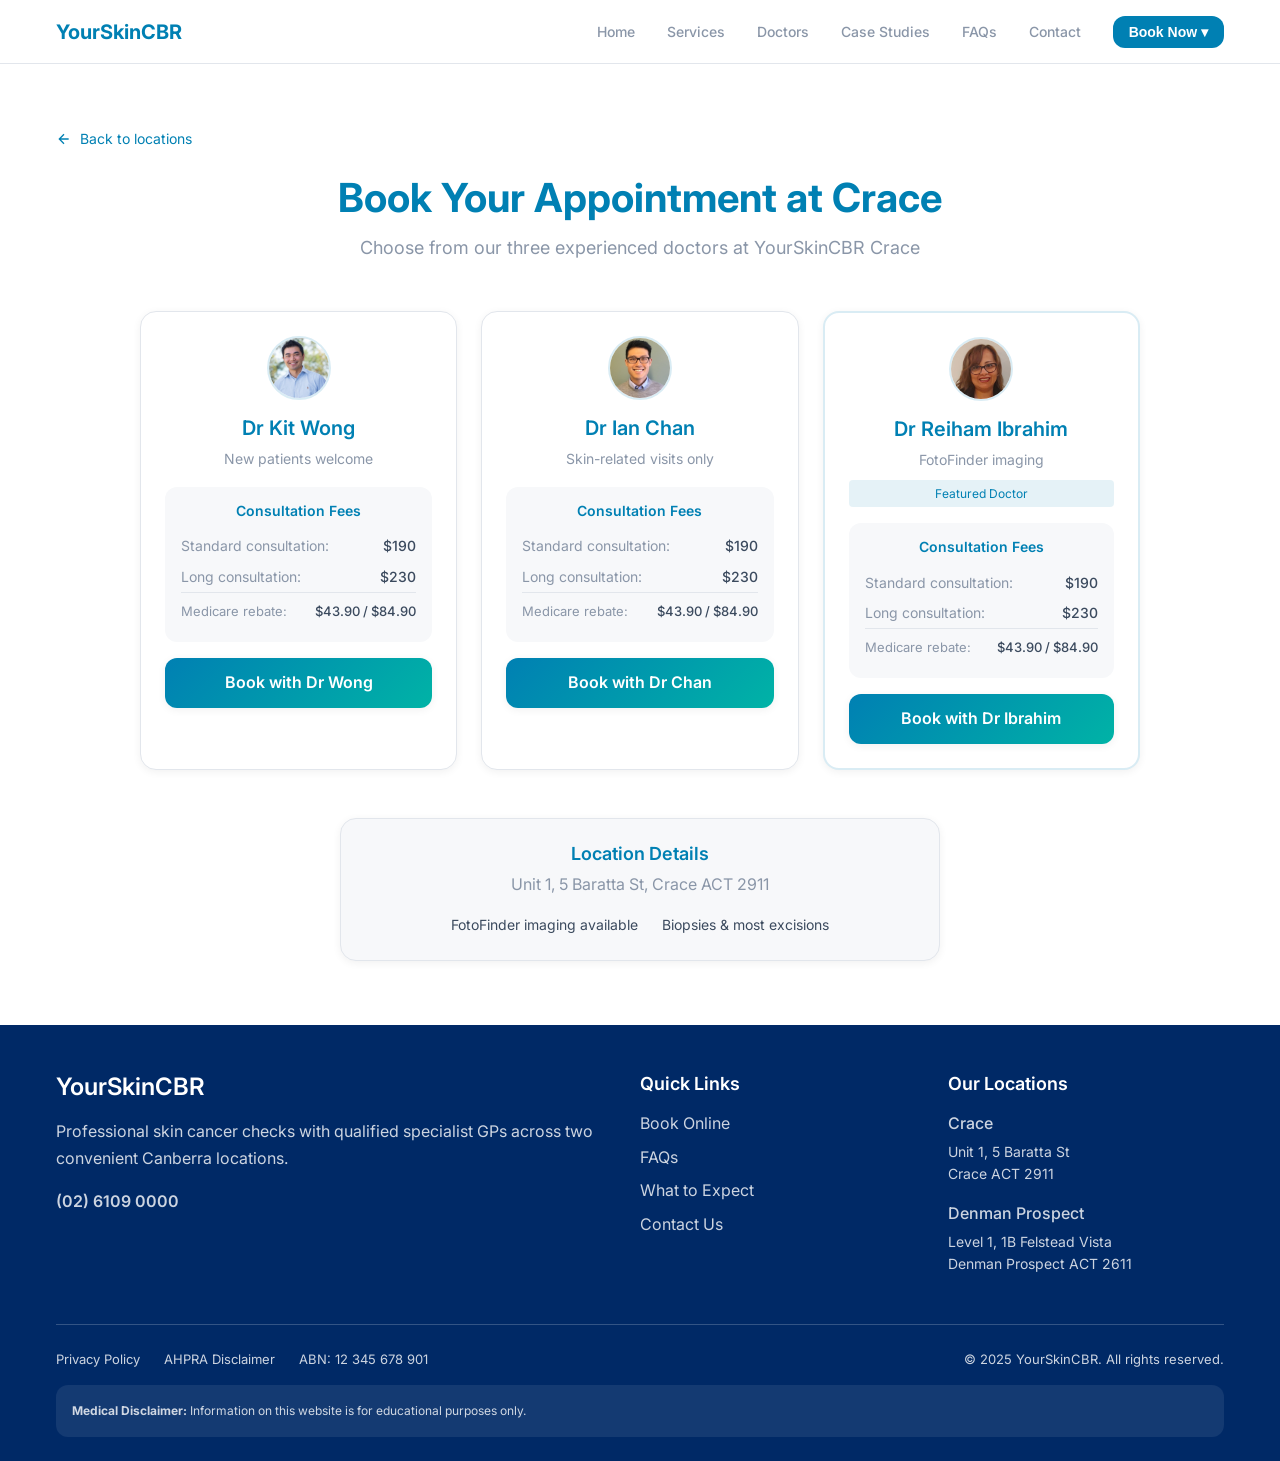
==== book-crace/index.html @ 7c60395c "Center announcement banner button on all viewports Co-Authored-By: Claude Opus 4.6 <noreply@anthropi" ====
<!DOCTYPE html>
<html lang="en-AU">
<head>
<!-- Google Tag Manager -->
<script>(function(w,d,s,l,i){w[l]=w[l]||[];w[l].push({'gtm.start':
new Date().getTime(),event:'gtm.js'});var f=d.getElementsByTagName(s)[0],
j=d.createElement(s),dl=l!='dataLayer'?'&l='+l:'';j.async=true;j.src=
'https://www.googletagmanager.com/gtm.js?id='+i+dl;f.parentNode.insertBefore(j,f);
})(window,document,'script','dataLayer','GTM-TZ4FXC6S');</script>
<!-- End Google Tag Manager -->
  <meta charset="UTF-8">
  <meta name="viewport" content="width=device-width, initial-scale=1">
  <title>Book Crace Appointment - YourSkinCBR</title>
  <meta name="description" content="Book your skin cancer check at YourSkinCBR Crace. Choose from Dr Kit Wong, Dr Ian Chan, or Dr Reiham Ibrahim with FotoFinder imaging.">
  <link rel="canonical" href="https://www.yourskincbr.com.au/book-crace/">
  <meta property="og:type" content="website">
  <meta property="og:site_name" content="YourSkinCBR">
  <meta property="og:title" content="Book Crace Appointment - YourSkinCBR">
  <meta property="og:description" content="Book your skin cancer check at YourSkinCBR Crace.">
  <meta name="twitter:card" content="summary">
  <link rel="icon" href="../favicon.ico">
  <link rel="stylesheet" href="../css/style.css?v=20260326e">
</head>
<body>
<!-- Google Tag Manager (noscript) -->
<noscript><iframe src="https://www.googletagmanager.com/ns.html?id=GTM-TZ4FXC6S"
height="0" width="0" style="display:none;visibility:hidden"></iframe></noscript>
<!-- End Google Tag Manager (noscript) -->

<nav class="nav-bar">
  <div class="container nav-inner">
    <a href="../" class="nav-logo">YourSkinCBR</a>
    <div class="nav-links">
      <a href="../">Home</a>
      <a href="../services/">Services</a>
      <a href="../doctors/">Doctors</a>
      <a href="../case-studies/">Case Studies</a>
      <a href="../#fees">FAQs</a>
      <a href="../#contact">Contact</a>
      <button class="nav-book-btn" type="button">
        Book Now &#9662;
        <div class="book-dropdown">
          <a href="../book-crace/">Crace</a>
          <a href="../book-denman/">Denman Prospect</a>
        </div>
      </button>
    </div>
    <button class="hamburger" id="hamburger" aria-label="Menu"><span></span><span></span><span></span></button>
  </div>
</nav>
<div class="mobile-menu" id="mobile-menu">
  <a href="../">Home</a><a href="../services/">Services</a><a href="../doctors/">Doctors</a><a href="../case-studies/">Case Studies</a><a href="../#fees">FAQs</a><a href="../#contact">Contact</a>
  <div class="mobile-book-section"><h4>Book Online</h4><a href="../book-crace/">Book Crace</a><a href="../book-denman/">Book Denman Prospect</a></div>
</div>

<main style="padding-top:64px;">
  <section class="section">
    <div class="container">
      <a href="../#location-select" class="back-link">
        <svg viewBox="0 0 24 24" fill="none" stroke="currentColor" stroke-width="2" width="16" height="16"><path d="M19 12H5M12 19l-7-7 7-7"/></svg>
        Back to locations
      </a>
      <div class="section-header">
        <h1>Book Your Appointment at Crace</h1>
        <p>Choose from our three experienced doctors at YourSkinCBR Crace</p>
      </div>

      <div class="booking-grid">
        <!-- Dr Kit Wong -->
        <div class="booking-card">
          <div class="card">
            <div class="booking-photo"><img src="../images/doctors/kit-wong.jpg" alt="Dr Kit Wong"></div>
            <h3>Dr Kit Wong</h3>
            <p class="notes">New patients welcome</p>
            <div class="booking-fees">
              <h4>Consultation Fees</h4>
              <div class="booking-fee-row"><span class="label">Standard consultation:</span><span class="value">$190</span></div>
              <div class="booking-fee-row"><span class="label">Long consultation:</span><span class="value">$230</span></div>
              <div class="booking-fee-row" style="padding-top:0.5rem; border-top:1px solid var(--border); font-size:0.813rem;"><span class="label">Medicare rebate:</span><span class="value">$43.90 / $84.90</span></div>
            </div>
            <a href="https://yourgp.group/kitwong" target="_blank" rel="noopener noreferrer" class="btn btn-primary btn-block">Book with Dr Wong</a>
          </div>
        </div>

        <!-- Dr Ian Chan -->
        <div class="booking-card">
          <div class="card">
            <div class="booking-photo"><img src="../images/doctors/ian-chan.jpg" alt="Dr Ian Chan"></div>
            <h3>Dr Ian Chan</h3>
            <p class="notes">Skin-related visits only</p>
            <div class="booking-fees">
              <h4>Consultation Fees</h4>
              <div class="booking-fee-row"><span class="label">Standard consultation:</span><span class="value">$190</span></div>
              <div class="booking-fee-row"><span class="label">Long consultation:</span><span class="value">$230</span></div>
              <div class="booking-fee-row" style="padding-top:0.5rem; border-top:1px solid var(--border); font-size:0.813rem;"><span class="label">Medicare rebate:</span><span class="value">$43.90 / $84.90</span></div>
            </div>
            <a href="https://yourgp.group/ianchan" target="_blank" rel="noopener noreferrer" class="btn btn-primary btn-block">Book with Dr Chan</a>
          </div>
        </div>

        <!-- Dr Reiham Ibrahim (Featured) -->
        <div class="booking-card">
          <div class="card featured">
            <div class="booking-photo"><img src="../images/doctors/reiham-ibrahim.jpg" alt="Dr Reiham Ibrahim"></div>
            <h3>Dr Reiham Ibrahim</h3>
            <p class="notes">FotoFinder imaging</p>
            <span class="featured-badge">Featured Doctor</span>
            <div class="booking-fees">
              <h4>Consultation Fees</h4>
              <div class="booking-fee-row"><span class="label">Standard consultation:</span><span class="value">$190</span></div>
              <div class="booking-fee-row"><span class="label">Long consultation:</span><span class="value">$230</span></div>
              <div class="booking-fee-row" style="padding-top:0.5rem; border-top:1px solid var(--border); font-size:0.813rem;"><span class="label">Medicare rebate:</span><span class="value">$43.90 / $84.90</span></div>
            </div>
            <a href="https://yourgp.group/reiham-ibr" target="_blank" rel="noopener noreferrer" class="btn btn-primary btn-block">Book with Dr Ibrahim</a>
          </div>
        </div>
      </div>

      <!-- Location details -->
      <div style="text-align:center; margin-top:3rem;">
        <div class="card" style="max-width:600px; margin:0 auto; padding:1.5rem; background:var(--muted-bg);">
          <h3 style="font-size:1.125rem; margin-bottom:0.5rem;">Location Details</h3>
          <p style="color:var(--muted); margin-bottom:1rem;">Unit 1, 5 Baratta St, Crace ACT 2911</p>
          <div style="display:flex; justify-content:center; gap:1.5rem; font-size:0.875rem;">
            <span>FotoFinder imaging available</span>
            <span>Biopsies &amp; most excisions</span>
          </div>
        </div>
      </div>
    </div>
  </section>
</main>

<footer>
  <div class="container">
    <div class="footer-grid">
      <div class="footer-brand"><h3>YourSkinCBR</h3><p>Professional skin cancer checks with qualified specialist GPs across two convenient Canberra locations.</p><div class="footer-phone">(02) 6109 0000</div></div>
      <div class="footer-links"><h4>Quick Links</h4><ul><li><a href="../#location-select">Book Online</a></li><li><a href="../#fees">FAQs</a></li><li><a href="../#what-to-expect">What to Expect</a></li><li><a href="../#contact">Contact Us</a></li></ul></div>
      <div class="footer-locations"><h4>Our Locations</h4><div class="loc-label">Crace</div><div class="loc-addr">Unit 1, 5 Baratta St<br>Crace ACT 2911</div><div class="loc-label">Denman Prospect</div><div class="loc-addr">Level 1, 1B Felstead Vista<br>Denman Prospect ACT 2611</div></div>
    </div>
    <div class="footer-bottom"><div class="footer-bottom-inner"><div class="footer-bottom-links"><a href="../privacy-policy/">Privacy Policy</a><a href="#">AHPRA Disclaimer</a><span>ABN: 12 345 678 901</span></div><div>&copy; 2025 YourSkinCBR. All rights reserved.</div></div><div class="footer-disclaimer"><strong>Medical Disclaimer:</strong> Information on this website is for educational purposes only.</div></div>
  </div>
</footer>
<script src="../js/main.js?v=20260326e"></script>
</body>
</html>
---- css/style.css ----
/* YourSkinCBR Static Site - Design System */
@import url('https://fonts.googleapis.com/css2?family=Inter:wght@300;400;500;600;700&display=swap');

/* === Reset & Base === */
*, *::before, *::after { box-sizing: border-box; margin: 0; padding: 0; }

:root {
  --primary: #0080b3;
  --primary-light: #b3e6ff;
  --primary-hover: #006d99;
  --primary-fg: #fff;
  --secondary: #002966;
  --secondary-fg: #fff;
  --accent: #00b3a6;
  --accent-light: #ccf5f2;
  --foreground: #3b4a5e;
  --muted: #8a96a8;
  --muted-bg: #f7f8fa;
  --border: #e2e6ec;
  --card-bg: #fff;
  --success: #22c55e;
  --warning: #f59e0b;
  --radius: 0.75rem;
  --shadow-sm: 0 2px 8px rgba(0,0,0,0.06);
  --shadow-md: 0 4px 20px rgba(0,128,179,0.12);
  --shadow-lg: 0 8px 30px rgba(0,128,179,0.2);
  --font: 'Inter', -apple-system, BlinkMacSystemFont, 'Segoe UI', sans-serif;
}

html { scroll-behavior: smooth; }

body {
  font-family: var(--font);
  color: var(--foreground);
  background: #fff;
  line-height: 1.6;
  -webkit-font-smoothing: antialiased;
}

img { max-width: 100%; height: auto; display: block; }
a { color: var(--primary); text-decoration: none; }
a:hover { color: var(--primary-hover); }

.container { max-width: 1200px; margin: 0 auto; padding: 0 1rem; }

/* === Typography === */
h1, h2, h3, h4, h5, h6 { color: var(--primary); line-height: 1.2; }
h1 { font-size: 2.5rem; font-weight: 700; }
h2 { font-size: 2rem; font-weight: 700; }
h3 { font-size: 1.5rem; font-weight: 600; }
h4 { font-size: 1.125rem; font-weight: 600; }

/* === Buttons === */
.btn {
  display: inline-flex; align-items: center; justify-content: center;
  padding: 0.75rem 1.5rem; border-radius: var(--radius); font-weight: 600;
  font-size: 1rem; font-family: var(--font); cursor: pointer; border: none;
  transition: all 0.3s ease; text-decoration: none; gap: 0.5rem;
}
.btn-primary {
  background: linear-gradient(135deg, var(--primary), var(--accent));
  color: #fff; box-shadow: var(--shadow-sm);
}
.btn-primary:hover { transform: scale(1.03); box-shadow: var(--shadow-md); color: #fff; }
.btn-outline {
  background: transparent; border: 2px solid var(--primary);
  color: var(--primary);
}
.btn-outline:hover { background: var(--primary); color: #fff; }
.btn-white {
  background: #fff; color: var(--primary); border: none;
}
.btn-white:hover { background: rgba(255,255,255,0.9); color: var(--primary); }
.btn-block { width: 100%; }

/* === Navigation (Fixed Top Bar) === */
.nav-bar {
  position: fixed; top: 0; left: 0; right: 0; z-index: 100;
  background: rgba(255,255,255,0.95); backdrop-filter: blur(8px);
  border-bottom: 1px solid var(--border); height: 64px;
}
.nav-inner {
  display: flex; align-items: center; justify-content: space-between;
  height: 64px;
}
.nav-logo { font-size: 1.25rem; font-weight: 700; color: var(--primary); }
.nav-links { display: flex; align-items: center; gap: 2rem; }
.nav-links a {
  font-size: 0.875rem; font-weight: 500; color: var(--muted);
  transition: color 0.2s;
}
.nav-links a:hover, .nav-links a.active { color: var(--primary); }
.nav-book-btn {
  background: var(--primary); color: #fff; padding: 0.5rem 1rem;
  border-radius: var(--radius); font-size: 0.875rem; font-weight: 600;
  border: none; cursor: pointer; position: relative;
}
.nav-book-btn:hover { background: var(--primary-hover); color: #fff; }
.book-dropdown {
  display: none; position: absolute; top: 100%; right: 0;
  background: #fff; border: 1px solid var(--border); border-radius: var(--radius);
  box-shadow: var(--shadow-md); min-width: 180px; margin-top: 0.25rem;
}
.book-dropdown a {
  display: block; padding: 0.75rem 1rem; color: var(--foreground);
  font-size: 0.875rem; border-bottom: 1px solid var(--border);
}
.book-dropdown a:last-child { border-bottom: none; }
.book-dropdown a:hover { background: var(--muted-bg); color: var(--primary); }
.nav-book-btn:hover .book-dropdown,
.nav-book-btn:focus-within .book-dropdown { display: block; }

/* Hamburger (mobile) */
.hamburger { display: none; background: none; border: none; cursor: pointer; padding: 0.5rem; }
.hamburger span {
  display: block; width: 24px; height: 2px; background: var(--foreground);
  margin: 5px 0; transition: all 0.3s;
}
.hamburger.active span:nth-child(1) { transform: rotate(45deg) translate(5px, 5px); }
.hamburger.active span:nth-child(2) { opacity: 0; }
.hamburger.active span:nth-child(3) { transform: rotate(-45deg) translate(5px, -5px); }

/* Mobile menu */
.mobile-menu {
  display: none; position: fixed; top: 64px; left: 0; right: 0; bottom: 0;
  background: #fff; z-index: 99; overflow-y: auto; padding: 1.5rem;
}
.mobile-menu.open { display: block; }
.mobile-menu a {
  display: block; padding: 0.75rem 0; font-size: 1.125rem; color: var(--foreground);
  border-bottom: 1px solid var(--border);
}
.mobile-menu a:hover { color: var(--primary); }
.mobile-menu .mobile-book-section { margin-top: 1.5rem; }
.mobile-menu .mobile-book-section h4 { color: var(--muted); font-size: 0.875rem; margin-bottom: 0.5rem; }

/* === Hero Section === */
.hero {
  position: relative; min-height: 100vh; display: flex; align-items: center;
  justify-content: center; overflow: hidden; text-align: center; color: #fff;
}
.hero-bg {
  position: absolute; inset: 0; z-index: 0;
}
.hero-bg img {
  width: 100%; height: 100%; object-fit: cover;
}
.hero-overlay {
  position: absolute; inset: 0;
  background: linear-gradient(135deg, rgba(0,128,179,0.88), rgba(0,41,102,0.88));
}
.hero-content {
  position: relative; z-index: 1; padding: 5rem 1rem 3rem;
  max-width: 900px; margin: 0 auto;
}
.hero-brand { font-size: 3rem; font-weight: 300; opacity: 0.9; letter-spacing: 0.15em; margin-bottom: 1rem; }
.hero h1 { color: #fff; font-size: 2.75rem; margin-bottom: 1rem; }
.hero-subtitle { font-size: 1.25rem; opacity: 0.95; font-weight: 300; margin-bottom: 2rem; }
.hero-buttons { display: flex; gap: 1rem; justify-content: center; flex-wrap: wrap; margin-bottom: 3rem; }
.hero-stats { display: grid; grid-template-columns: repeat(3, 1fr); gap: 1.5rem; max-width: 600px; margin: 0 auto; }
.hero-stat {
  background: rgba(255,255,255,0.1); backdrop-filter: blur(4px);
  border-radius: var(--radius); padding: 1.5rem; transition: transform 0.3s;
}
.hero-stat:hover { transform: translateY(-4px); }
.hero-stat-number { font-size: 2rem; font-weight: 700; }
.hero-stat-label { font-size: 0.875rem; opacity: 0.9; }

/* === Announcement Banner === */
.announcement {
  background: linear-gradient(135deg, var(--primary), var(--accent));
  color: #fff; padding: 1rem; border-radius: var(--radius); margin-bottom: 2rem;
}
.announcement-inner {
  display: flex; flex-direction: column; align-items: center; text-align: center;
  gap: 1rem; max-width: 800px; margin: 0 auto;
}
.announcement h3 { font-size: 1.125rem; font-weight: 700; color: #fff; }
.announcement p { font-size: 0.875rem; opacity: 0.95; }

/* === Section Styles === */
.section { padding: 4rem 0; }
.section-alt { background: var(--muted-bg); }
.section-header { text-align: center; margin-bottom: 3rem; }
.section-header p { color: var(--muted); font-size: 1.125rem; max-width: 700px; margin: 0.75rem auto 0; }

/* === Card === */
.card {
  background: var(--card-bg); border: 1px solid var(--border);
  border-radius: 1rem; padding: 1.5rem; box-shadow: var(--shadow-sm);
  transition: box-shadow 0.3s, transform 0.3s;
}
.card:hover { box-shadow: var(--shadow-md); }
.card-featured {
  background: linear-gradient(135deg, rgba(179,230,255,0.15), rgba(204,245,242,0.15));
  border: 2px solid rgba(0,128,179,0.15); padding: 2rem;
}

/* === Why Choose Grid === */
.features-grid { display: grid; grid-template-columns: repeat(3, 1fr); gap: 2rem; }
.feature-card { text-align: center; }
.feature-icon {
  width: 4rem; height: 4rem; margin: 0 auto 1.5rem;
  background: rgba(0,128,179,0.1); border-radius: 1rem;
  display: flex; align-items: center; justify-content: center;
}
.feature-icon svg { width: 2rem; height: 2rem; color: var(--primary); }
.feature-card h3 { margin-bottom: 0.75rem; font-size: 1.25rem; }
.feature-card p { color: var(--muted); }

/* === Testimonial Carousel === */
.testimonial-section { background: linear-gradient(135deg, rgba(179,230,255,0.08), rgba(204,245,242,0.08)); }
.testimonial-card {
  background: rgba(255,255,255,0.8); backdrop-filter: blur(4px);
  border-radius: 1rem; padding: 2.5rem; min-height: 280px;
  display: flex; align-items: center; justify-content: center;
  text-align: center; border: 1px solid var(--border);
}
.testimonial-stars { color: #facc15; font-size: 1.25rem; margin-bottom: 1.5rem; }
.testimonial-text { font-size: 1.125rem; line-height: 1.7; max-width: 640px; margin: 0 auto 1.5rem; }
.testimonial-author { font-weight: 600; color: var(--primary); }
.testimonial-location { font-size: 0.875rem; color: var(--muted); }
.testimonial-nav {
  display: flex; justify-content: center; gap: 0.5rem; margin-top: 2rem;
}
.testimonial-dot {
  width: 0.75rem; height: 0.75rem; border-radius: 50%;
  background: rgba(0,128,179,0.3); border: none; cursor: pointer; transition: all 0.3s;
}
.testimonial-dot.active { background: var(--primary); transform: scale(1.25); }
.testimonial-arrows {
  position: absolute; top: 50%; width: 100%; display: flex;
  justify-content: space-between; transform: translateY(-50%);
  pointer-events: none; padding: 0 0.5rem;
}
.testimonial-arrow {
  pointer-events: auto; background: rgba(255,255,255,0.8); border: 1px solid var(--border);
  border-radius: 50%; width: 2.5rem; height: 2.5rem;
  display: flex; align-items: center; justify-content: center;
  cursor: pointer; transition: all 0.2s; font-size: 1.25rem; color: var(--foreground);
}
.testimonial-arrow:hover { background: #fff; box-shadow: var(--shadow-sm); }

/* === Location Cards === */
.locations-grid { display: grid; grid-template-columns: repeat(2, 1fr); gap: 2rem; max-width: 1000px; margin: 0 auto; }
.location-card { display: flex; flex-direction: column; }
.location-card .card { flex: 1; display: flex; flex-direction: column; }
.location-card .btn-block { margin-top: auto; }
.location-header {
  border-left: 4px solid var(--primary); padding-left: 1rem; margin-bottom: 1.5rem;
}
.location-header.accent { border-left-color: var(--accent); }
.location-header h3 { margin-bottom: 0.25rem; }
.location-header.accent h3 { color: var(--primary); }
.location-header p { color: var(--muted); font-size: 0.875rem; font-weight: 500; }
.location-features { display: flex; flex-direction: column; gap: 0.5rem; margin-bottom: 1.5rem; }
.location-feature { display: flex; align-items: center; gap: 0.5rem; font-size: 0.875rem; font-weight: 500; }
.location-feature svg { width: 1rem; height: 1rem; color: var(--accent); }
.location-address { display: flex; align-items: flex-start; gap: 0.75rem; margin-bottom: 1.5rem; }
.location-address svg { width: 1.25rem; height: 1.25rem; color: var(--accent); flex-shrink: 0; margin-top: 0.125rem; }

/* Fee table */
.fee-table { width: 100%; font-size: 0.875rem; border-collapse: collapse; margin-bottom: 1.5rem; }
.fee-table th { text-align: left; padding: 0.5rem 0.5rem; font-weight: 600; border-bottom: 1px solid var(--border); }
.fee-table td { padding: 0.75rem 0.5rem; border-bottom: 1px solid rgba(226,230,236,0.5); }
.fee-table tr.featured { background: rgba(179,230,255,0.15); }
.fee-table .doctor-name { font-weight: 500; }
.fee-table .doctor-name.featured { font-weight: 700; color: var(--primary); }
.fee-table .doctor-notes { font-size: 0.75rem; color: var(--muted); }
.fee-table .rebate { font-size: 0.75rem; }

/* === Timeline (What to Expect) === */
.timeline { display: grid; grid-template-columns: repeat(6, 1fr); gap: 1rem; position: relative; }
.timeline::before {
  content: ''; position: absolute; top: 2rem; left: 0; right: 20%;
  height: 4px; background: linear-gradient(90deg, var(--primary), var(--accent));
  border-radius: 2px;
}
.timeline-step { text-align: center; position: relative; }
.timeline-icon {
  width: 4rem; height: 4rem; margin: 0 auto 1rem;
  background: var(--primary); border-radius: 50%;
  display: flex; align-items: center; justify-content: center;
  color: #fff; box-shadow: var(--shadow-sm); position: relative; z-index: 1;
}
.timeline-icon svg { width: 2rem; height: 2rem; }
.timeline-number {
  position: absolute; top: -0.5rem; right: -0.5rem;
  width: 1.75rem; height: 1.75rem; background: var(--accent);
  border-radius: 50%; display: flex; align-items: center; justify-content: center;
  font-size: 0.75rem; font-weight: 700; color: #fff; z-index: 2;
}
.timeline-content {
  background: var(--card-bg); border-radius: 1rem; padding: 1.5rem;
  box-shadow: var(--shadow-sm); transition: transform 0.3s;
}
.timeline-content:hover { transform: translateY(-4px); }
.timeline-content h3 { font-size: 1rem; margin-bottom: 0.5rem; }
.timeline-content p { font-size: 0.813rem; color: var(--muted); line-height: 1.5; }

/* Mobile timeline */
.timeline-mobile { display: none; }
.timeline-mobile-step { display: flex; gap: 1rem; margin-bottom: 1.5rem; }
.timeline-mobile-icon {
  width: 3rem; height: 3rem; flex-shrink: 0;
  background: var(--primary); border-radius: 50%;
  display: flex; align-items: center; justify-content: center;
  color: #fff; position: relative;
}
.timeline-mobile-icon svg { width: 1.5rem; height: 1.5rem; }
.timeline-mobile-number {
  position: absolute; top: -0.25rem; right: -0.25rem;
  width: 1.25rem; height: 1.25rem; background: var(--accent);
  border-radius: 50%; display: flex; align-items: center; justify-content: center;
  font-size: 0.625rem; font-weight: 700; color: #fff;
}
.timeline-mobile-line {
  position: absolute; top: 3rem; left: 50%; width: 2px; height: 2rem;
  background: rgba(0,128,179,0.3); transform: translateX(-50%);
}

/* === FAQ Accordion === */
.accordion-item { border-bottom: 1px solid rgba(226,230,236,0.5); }
.accordion-trigger {
  display: flex; align-items: center; gap: 0.75rem; width: 100%;
  padding: 1.25rem 0; background: none; border: none; cursor: pointer;
  text-align: left; font-family: var(--font);
}
.accordion-trigger-icon {
  width: 2.5rem; height: 2.5rem; background: rgba(0,128,179,0.1);
  border-radius: 0.5rem; display: flex; align-items: center; justify-content: center;
  flex-shrink: 0; transition: background 0.2s;
}
.accordion-trigger:hover .accordion-trigger-icon { background: rgba(0,128,179,0.2); }
.accordion-trigger-icon svg { width: 1.25rem; height: 1.25rem; color: var(--primary); }
.accordion-trigger span { font-weight: 600; color: var(--primary); font-size: 1rem; }
.accordion-trigger .chevron {
  margin-left: auto; transition: transform 0.3s; color: var(--muted);
}
.accordion-item.open .accordion-trigger .chevron { transform: rotate(180deg); }
.accordion-content {
  max-height: 0; overflow: hidden; transition: max-height 0.3s ease;
}
.accordion-item.open .accordion-content { max-height: 200px; }
.accordion-content-inner { padding: 0 0 1.5rem 3.25rem; color: var(--muted); line-height: 1.7; }

/* Fee summary boxes */
.fee-summary { display: grid; grid-template-columns: repeat(2, 1fr); gap: 1.5rem; margin-top: 3rem; }
.fee-box {
  border-radius: 1rem; padding: 1.5rem; text-align: center;
}
.fee-box.consultations { background: rgba(0,128,179,0.08); border: 1px solid rgba(0,128,179,0.15); }
.fee-box.procedures { background: rgba(34,197,94,0.08); border: 1px solid rgba(34,197,94,0.15); }
.fee-box h3 { margin-bottom: 0.5rem; }
.fee-box.procedures h3 { color: var(--success); }
.fee-box p { font-size: 0.875rem; color: var(--muted); }

/* === Contact / Map Section === */
.contact-info-card {
  background: linear-gradient(135deg, var(--card-bg), rgba(0,128,179,0.03));
  border: 2px solid rgba(0,128,179,0.1); border-radius: 1rem;
  padding: 2.5rem; box-shadow: var(--shadow-lg); margin-bottom: 3rem;
}
.contact-columns { display: grid; grid-template-columns: repeat(2, 1fr); gap: 2rem; margin-bottom: 2rem; }
.contact-col { padding: 1.5rem; border-radius: var(--radius); }
.contact-col.phone { background: rgba(0,128,179,0.08); border: 1px solid rgba(0,128,179,0.15); }
.contact-col.hours { background: rgba(0,179,166,0.08); border: 1px solid rgba(0,179,166,0.15); }
.contact-col h4 { margin-bottom: 1rem; }
.contact-col.hours h4 { color: var(--accent); }
.phone-number { font-size: 1.5rem; font-weight: 700; color: var(--primary); }
.phone-label { font-size: 0.875rem; color: var(--muted); }
.hours-row { display: flex; justify-content: space-between; padding: 0.25rem 0; }
.hours-row .day { font-weight: 500; }
.hours-row .time { color: var(--muted); }

/* Map cards */
.map-grid { display: grid; grid-template-columns: repeat(2, 1fr); gap: 2rem; max-width: 1000px; margin: 0 auto; }
.map-card .card { height: 100%; display: flex; flex-direction: column; }
.map-embed {
  border-radius: var(--radius); overflow: hidden; height: 200px; margin-bottom: 1.5rem;
}
.map-embed iframe { width: 100%; height: 100%; border: 0; }
.map-info { margin-bottom: 1.5rem; }
.map-info-row { display: flex; align-items: flex-start; gap: 0.75rem; margin-bottom: 1rem; }
.map-info-row svg { width: 1.25rem; height: 1.25rem; color: var(--primary); flex-shrink: 0; margin-top: 0.125rem; }
.map-info-row .accent-icon svg { color: var(--accent); }
.map-hours { font-size: 0.875rem; color: var(--muted); }
.map-hours p { margin: 0.25rem 0; }

/* Ready to book CTA */
.cta-card { max-width: 640px; margin: 4rem auto 0; text-align: center; }
.cta-card .card { padding: 2.5rem; }
.cta-buttons { display: grid; grid-template-columns: repeat(2, 1fr); gap: 0.75rem; margin-top: 1.5rem; }
.cta-note {
  margin-top: 2rem; padding: 1rem; background: rgba(179,230,255,0.15);
  border-radius: var(--radius); font-size: 0.875rem; color: var(--muted);
}

/* === Footer === */
footer {
  background: var(--secondary); color: rgba(255,255,255,0.8);
  padding: 3rem 0 0;
}
.footer-grid { display: grid; grid-template-columns: 2fr 1fr 1fr; gap: 2rem; }
.footer-brand h3 { color: #fff; font-size: 1.5rem; margin-bottom: 1rem; }
.footer-brand p { line-height: 1.7; margin-bottom: 1rem; }
.footer-phone { font-weight: 600; }
.footer-links h4, .footer-locations h4 { color: #fff; margin-bottom: 1rem; }
.footer-links ul { list-style: none; padding: 0; }
.footer-links li { margin-bottom: 0.5rem; }
.footer-links a { color: rgba(255,255,255,0.8); transition: color 0.2s; }
.footer-links a:hover { color: #fff; }
.footer-locations .loc-label { font-weight: 500; margin-bottom: 0.25rem; }
.footer-locations .loc-addr { font-size: 0.875rem; margin-bottom: 1rem; }
.footer-bottom {
  border-top: 1px solid rgba(255,255,255,0.2); margin-top: 2rem;
  padding: 1.5rem 0; font-size: 0.813rem;
}
.footer-bottom-inner {
  display: flex; flex-wrap: wrap; justify-content: space-between;
  align-items: center; gap: 1rem;
}
.footer-bottom-links { display: flex; gap: 1.5rem; }
.footer-bottom-links a { color: rgba(255,255,255,0.8); }
.footer-bottom-links a:hover { color: #fff; }
.footer-disclaimer {
  margin-top: 1rem; padding: 1rem;
  background: rgba(255,255,255,0.08); border-radius: var(--radius);
  font-size: 0.75rem; line-height: 1.6;
}

/* === Doctor Cards (listing page) === */
.doctors-grid { display: grid; grid-template-columns: repeat(3, 1fr); gap: 2rem; }
.doctor-card { text-align: center; }
.doctor-card .card { height: 100%; display: flex; flex-direction: column; }
.doctor-photo {
  width: 8rem; height: 8rem; border-radius: 50%; overflow: hidden;
  margin: 0 auto 1rem; border: 2px solid rgba(0,128,179,0.15);
}
.doctor-photo img { width: 100%; height: 100%; object-fit: cover; }
.doctor-card h3 { font-size: 1.25rem; margin-bottom: 0.25rem; }
.doctor-card .title { color: var(--primary); font-weight: 500; font-size: 0.875rem; margin-bottom: 0.25rem; }
.doctor-card .credentials { font-size: 0.813rem; color: var(--muted); margin-bottom: 1rem; }
.doctor-card .description { font-size: 0.875rem; color: var(--muted); margin-bottom: 1.5rem; flex: 1; }

/* === Doctor Profile Page === */
.profile-grid { display: grid; grid-template-columns: 1fr 1fr; gap: 3rem; align-items: start; max-width: 900px; margin: 0 auto; }
.profile-photo { width: 320px; height: 320px; border-radius: 1.5rem; overflow: hidden; box-shadow: var(--shadow-md); }
.profile-photo img { width: 100%; height: 100%; object-fit: cover; }
.profile-info h1 { font-size: 2.5rem; margin-bottom: 0.5rem; }
.profile-subtitle { font-size: 1.25rem; color: var(--muted); margin-bottom: 1.5rem; }
.profile-credentials { font-weight: 500; color: var(--primary); margin-bottom: 1.5rem; }
.profile-contact {
  background: var(--card-bg); border: 1px solid var(--border);
  border-radius: 1rem; padding: 1.5rem; margin-bottom: 1.5rem;
}
.profile-contact h3 { font-size: 1rem; margin-bottom: 0.75rem; }
.profile-contact .info-row { margin-bottom: 0.5rem; font-size: 0.875rem; }
.profile-contact .info-label { font-weight: 500; }
.profile-contact .info-value { color: var(--muted); }
.profile-fees {
  background: var(--card-bg); border: 1px solid var(--border);
  border-radius: 1rem; padding: 1.5rem;
}
.profile-fees h3 { font-size: 1rem; margin-bottom: 0.75rem; }
.profile-fee-row {
  display: flex; justify-content: space-between; padding: 0.375rem 0;
  font-size: 0.875rem;
}
.profile-fee-row.accent { color: var(--accent); }
.profile-fee-row .label { color: var(--foreground); }
.profile-fee-row .value { font-weight: 500; }
.profile-about { margin-top: 4rem; max-width: 900px; margin-left: auto; margin-right: auto; }
.profile-about h2 { font-size: 2rem; margin-bottom: 1.5rem; }
.profile-about p { line-height: 1.8; margin-bottom: 1.5rem; }
.profile-qual-grid { display: grid; grid-template-columns: repeat(2, 1fr); gap: 2rem; margin-top: 2rem; }
.qual-box {
  border-radius: 1rem; padding: 2rem;
}
.qual-box.primary { background: rgba(179,230,255,0.08); }
.qual-box.accent { background: rgba(0,179,166,0.08); }
.qual-box h3 { font-size: 1.5rem; margin-bottom: 1.5rem; }
.qual-list { list-style: none; padding: 0; }
.qual-list li {
  display: flex; align-items: center; gap: 0.75rem; margin-bottom: 0.75rem;
}
.qual-dot {
  width: 0.5rem; height: 0.5rem; background: var(--accent);
  border-radius: 50%; flex-shrink: 0;
}

/* === Doctor Carousel === */
.doctors-carousel-section { background: linear-gradient(135deg, rgba(0,128,179,0.04), rgba(0,179,166,0.04)); }
.doc-carousel { position: relative; overflow: hidden; }
.doc-carousel-track { display: flex; flex-wrap: nowrap; transition: transform 0.4s ease; }
.doc-slide { flex: 0 0 100%; width: 100%; min-width: 0; box-sizing: border-box; padding: 0 0.5rem; }
.doc-slide-card { height: 100%; overflow: hidden; }
.doc-slide-inner { display: grid; grid-template-columns: 280px 1fr; gap: 2rem; align-items: center; }
.doc-slide-photo {
  width: 100%; max-height: 360px; overflow: hidden; border-radius: 0.75rem;
  background: var(--muted-bg);
}
.doc-slide-photo img { width: 100%; height: 100%; object-fit: cover; object-position: top; display: block; max-height: 360px; }
.doc-slide-info h3 { font-size: 1.5rem; color: var(--primary); margin-bottom: 0.25rem; }
.doc-slide-title { font-size: 0.938rem; color: var(--muted); margin-bottom: 0.25rem; }
.doc-slide-location { font-size: 0.875rem; font-weight: 600; color: var(--accent); margin-bottom: 1rem; }
.doc-slide-features { list-style: none; padding: 0; margin: 0 0 1.5rem; }
.doc-slide-features li {
  display: flex; align-items: flex-start; gap: 0.625rem;
  font-size: 0.875rem; color: var(--foreground); margin-bottom: 0.75rem; line-height: 1.4;
}
.doc-slide-features li svg { color: var(--accent); flex-shrink: 0; margin-top: 0.125rem; }
.doc-slide-actions { display: flex; gap: 0.75rem; flex-wrap: wrap; }
.doc-slide-book { font-size: 0.875rem; padding: 0.625rem 1.25rem; }
.doc-slide-learn { font-size: 0.875rem; padding: 0.625rem 1.25rem; }

.doc-carousel-arrow {
  position: absolute; top: 50%; transform: translateY(-50%);
  width: 2.5rem; height: 2.5rem; border-radius: 50%;
  background: #fff; border: 1px solid var(--border); color: var(--foreground);
  font-size: 1.5rem; cursor: pointer; display: flex; align-items: center; justify-content: center;
  box-shadow: 0 2px 8px rgba(0,0,0,0.08); transition: background 0.2s;
  z-index: 2;
}
.doc-carousel-arrow:hover { background: var(--muted-bg); }
.doc-carousel-prev { left: 0.5rem; }
.doc-carousel-next { right: 0.5rem; }
.doc-carousel-nav {
  display: flex; justify-content: center; gap: 0.5rem; margin-top: 1.5rem;
}
.doc-carousel-dot {
  width: 0.625rem; height: 0.625rem; border-radius: 50%;
  background: var(--border); border: none; cursor: pointer; padding: 0;
  transition: background 0.2s, transform 0.2s;
}
.doc-carousel-dot.active { background: var(--primary); transform: scale(1.3); }

/* === Services Page === */
.services-grid { display: grid; grid-template-columns: repeat(3, 1fr); gap: 1.5rem; }
.service-card .card { height: 100%; display: flex; flex-direction: column; }
.service-icon {
  width: 3rem; height: 3rem; background: rgba(0,128,179,0.1);
  border-radius: 0.5rem; display: flex; align-items: center; justify-content: center;
  margin-bottom: 1rem;
}
.service-icon svg { width: 1.5rem; height: 1.5rem; color: var(--primary); }
.service-card h3 { font-size: 1.25rem; margin-bottom: 0.5rem; }
.service-card .service-desc { font-size: 0.875rem; color: var(--muted); margin-bottom: 1rem; }
.service-features { list-style: none; padding: 0; margin-bottom: 1rem; flex: 1; }
.service-features li {
  display: flex; align-items: flex-start; gap: 0.5rem;
  font-size: 0.875rem; color: var(--muted); margin-bottom: 0.5rem;
}
.service-features li svg { width: 1rem; height: 1rem; color: var(--primary); flex-shrink: 0; margin-top: 0.125rem; }
.service-duration {
  padding-top: 0.75rem; border-top: 1px solid var(--border);
  font-size: 0.875rem; color: var(--muted);
  display: flex; align-items: center; gap: 0.5rem;
}
.service-duration svg { width: 1rem; height: 1rem; }

/* === Case Studies === */
.cases-grid { display: grid; grid-template-columns: repeat(2, 1fr); gap: 2rem; }
.case-card .card { height: 100%; display: flex; flex-direction: column; cursor: pointer; transition: box-shadow 0.2s, transform 0.2s; }
.case-card .card:hover { box-shadow: 0 8px 24px rgba(0,0,0,0.1); transform: translateY(-2px); }
.case-thumb { position: relative; margin: -1.5rem -1.5rem 1rem; overflow: hidden; border-radius: 0.75rem 0.75rem 0 0; }
.case-thumb img { width: 100%; height: 200px; object-fit: cover; display: block; }
.case-img-count {
  position: absolute; bottom: 0.5rem; right: 0.5rem;
  background: rgba(0,0,0,0.7); color: #fff; padding: 0.25rem 0.625rem;
  border-radius: 1rem; font-size: 0.75rem; display: flex; align-items: center; gap: 0.35rem;
}
.case-badge {
  display: inline-block; padding: 0.25rem 0.75rem; border-radius: 1rem;
  font-size: 0.75rem; font-weight: 600; background: rgba(0,128,179,0.1);
  color: var(--primary); margin-bottom: 0.75rem; width: fit-content;
}
.case-card h3 { font-size: 1.125rem; margin-bottom: 0.5rem; }
.case-card .case-desc { font-size: 0.875rem; color: var(--muted); margin-bottom: 1rem; }
.case-details { font-size: 0.813rem; color: var(--muted); margin-bottom: 1rem; }
.case-details span { display: block; margin-bottom: 0.25rem; }
.case-expand-btn {
  margin-top: auto; background: none; border: none; color: var(--primary);
  font-size: 0.875rem; font-weight: 600; cursor: pointer; padding: 0; text-align: left;
}
.case-expand-btn:hover { text-decoration: underline; }

/* Case Modal */
.case-modal-overlay {
  display: none; position: fixed; inset: 0; z-index: 9999;
  background: rgba(0,0,0,0.6); backdrop-filter: blur(4px);
  overflow-y: auto; padding: 2rem 1rem;
}
.case-modal-overlay.open { display: flex; justify-content: center; align-items: flex-start; }
.case-modal {
  background: #fff; border-radius: 1rem; max-width: 800px; width: 100%;
  padding: 2rem; position: relative; margin: auto;
}
.case-modal-close {
  position: absolute; top: 1rem; right: 1rem; background: none; border: none;
  font-size: 1.75rem; cursor: pointer; color: var(--muted); line-height: 1;
  width: 2rem; height: 2rem; display: flex; align-items: center; justify-content: center;
  border-radius: 50%; transition: background 0.2s;
}
.case-modal-close:hover { background: var(--muted-bg); color: var(--fg); }
.case-modal h2 { font-size: 1.5rem; margin-bottom: 0.5rem; padding-right: 2rem; }
.case-modal-desc { color: var(--muted); margin-bottom: 1.5rem; }
.case-modal-gallery { display: grid; grid-template-columns: repeat(2, 1fr); gap: 1rem; margin-bottom: 1.5rem; }
.case-modal-gallery figure { margin: 0; }
.case-modal-gallery img {
  width: 100%; border-radius: 0.5rem; cursor: pointer;
  transition: transform 0.2s; object-fit: cover; aspect-ratio: 4/3;
}
.case-modal-gallery img:hover { transform: scale(1.02); }
.case-modal-gallery figcaption { font-size: 0.813rem; color: var(--muted); margin-top: 0.35rem; }
.case-modal-outcome { padding-top: 1rem; border-top: 1px solid var(--muted-bg); font-size: 0.875rem; color: var(--muted); }

/* Lightbox */
.case-lightbox {
  display: none; position: fixed; inset: 0; z-index: 10000;
  background: rgba(0,0,0,0.95); justify-content: center; align-items: center;
}
.case-lightbox.open { display: flex; }
.case-lightbox img { max-width: 90vw; max-height: 90vh; object-fit: contain; border-radius: 0.5rem; }
.case-lightbox-close {
  position: absolute; top: 1rem; right: 1rem; background: none; border: none;
  color: #fff; font-size: 2rem; cursor: pointer;
}

/* === Booking Page === */
.booking-grid { display: grid; grid-template-columns: repeat(3, 1fr); gap: 1.5rem; max-width: 1000px; margin: 0 auto; }
.booking-card .card { height: 100%; display: flex; flex-direction: column; text-align: center; }
.booking-card .card.featured { border: 2px solid rgba(0,128,179,0.15); }
.booking-photo {
  width: 4rem; height: 4rem; border-radius: 50%; overflow: hidden;
  margin: 0 auto 1rem; border: 2px solid rgba(0,128,179,0.15);
}
.booking-photo img { width: 100%; height: 100%; object-fit: cover; }
.booking-card h3 { font-size: 1.25rem; margin-bottom: 0.5rem; }
.booking-card .notes { font-size: 0.875rem; color: var(--muted); }
.booking-fees { background: var(--muted-bg); border-radius: var(--radius); padding: 1rem; margin: 1rem 0; }
.booking-fees h4 { font-size: 0.875rem; margin-bottom: 0.75rem; }
.booking-fee-row { display: flex; justify-content: space-between; font-size: 0.875rem; padding: 0.25rem 0; }
.booking-fee-row .label { color: var(--muted); }
.booking-fee-row .value { font-weight: 500; }
.featured-badge {
  display: inline-block; background: rgba(0,128,179,0.1); color: var(--primary);
  font-size: 0.75rem; padding: 0.25rem 0.5rem; border-radius: 0.25rem; margin-top: 0.5rem;
}

/* === Back Link === */
.back-link {
  display: inline-flex; align-items: center; gap: 0.5rem;
  color: var(--primary); font-size: 0.875rem; margin-bottom: 1.5rem;
}
.back-link:hover { color: var(--primary-hover); }
.back-link svg { width: 1rem; height: 1rem; }

/* === SVG Icons (inline) === */
.icon { display: inline-block; width: 1.25rem; height: 1.25rem; vertical-align: middle; }

/* === Responsive === */
@media (max-width: 1024px) {
  .nav-links { display: none; }
  .hamburger { display: block; }
  .hero-brand { font-size: 2.25rem; }
  .hero h1 { font-size: 2rem; }
  .hero-subtitle { font-size: 1rem; }
  .features-grid { grid-template-columns: 1fr; gap: 1.5rem; }
  .locations-grid { grid-template-columns: 1fr; }
  .timeline { display: none; }
  .timeline-mobile { display: block; }
  .fee-summary { grid-template-columns: 1fr; }
  .contact-columns { grid-template-columns: 1fr; }
  .map-grid { grid-template-columns: 1fr; }
  .footer-grid { grid-template-columns: 1fr; gap: 1.5rem; }
  .doctors-grid { grid-template-columns: repeat(2, 1fr); }
  .services-grid { grid-template-columns: repeat(2, 1fr); }
  .doc-slide-inner { grid-template-columns: 220px 1fr; gap: 1.5rem; }
  .booking-grid { grid-template-columns: 1fr; max-width: 400px; }
  .profile-grid { grid-template-columns: 1fr; text-align: center; }
  .profile-photo { margin: 0 auto; width: 240px; height: 240px; }
  .profile-qual-grid { grid-template-columns: 1fr; }
  .cta-buttons { grid-template-columns: 1fr; }
}

@media (max-width: 640px) {
  h1 { font-size: 2rem; }
  h2 { font-size: 1.5rem; }
  .hero { min-height: 90vh; }
  .hero-stats { grid-template-columns: repeat(3, 1fr); gap: 0.75rem; }
  .hero-stat { padding: 1rem; }
  .hero-stat-number { font-size: 1.5rem; }
  .section { padding: 3rem 0; }
  .doctors-grid { grid-template-columns: 1fr; }
  .services-grid { grid-template-columns: 1fr; }
  .cases-grid { grid-template-columns: 1fr; }
  .case-modal-gallery { grid-template-columns: 1fr; }
  .case-modal { padding: 1.5rem; }
  .doc-slide-inner { grid-template-columns: 1fr; text-align: center; }
  .doc-slide-photo { max-width: 200px; margin: 0 auto; aspect-ratio: 1; border-radius: 50%; }
  .doc-slide-features li { text-align: left; }
  .doc-slide-actions { justify-content: center; }
  .doc-carousel-arrow { display: none; }
  .footer-bottom-inner { flex-direction: column; text-align: center; }
  .announcement-inner { flex-direction: column; text-align: center; align-items: center; }
}
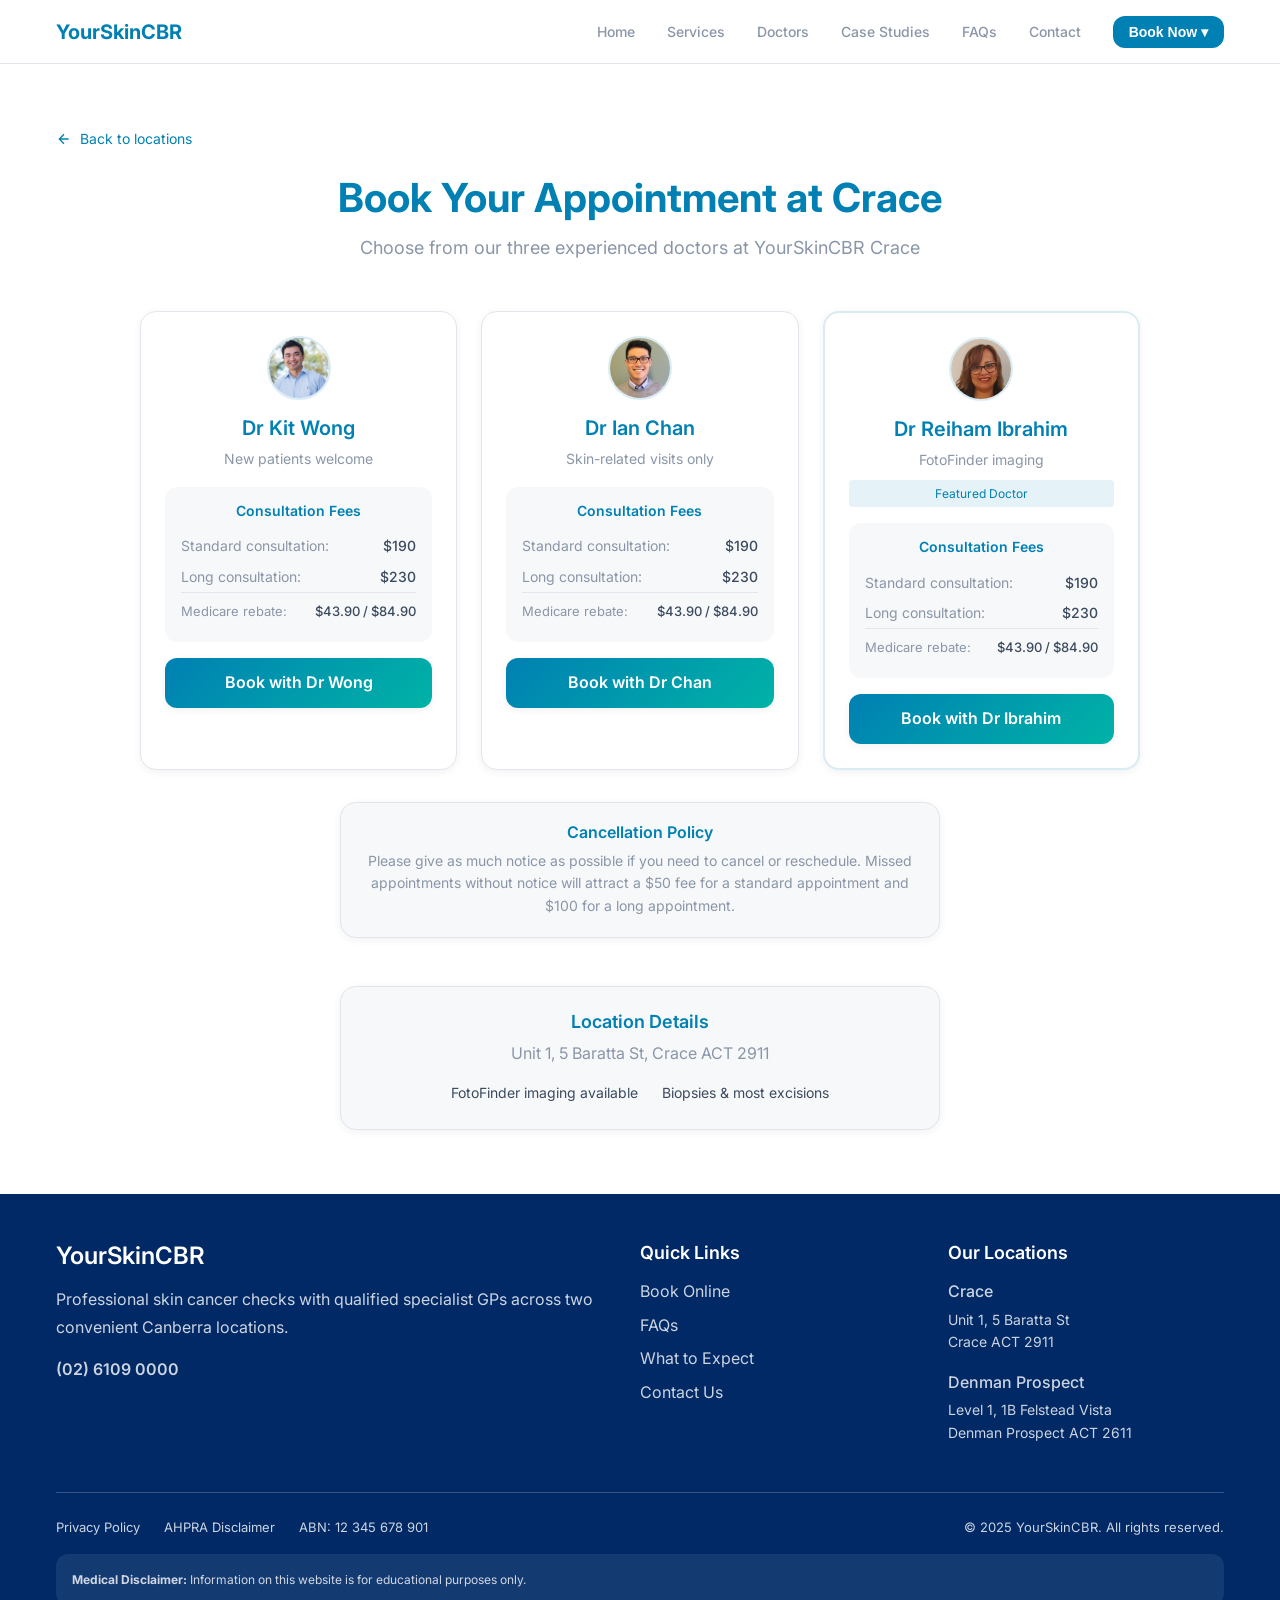
==== commit d1b4689f: "Add missed appointment policy States the practice cancellation policy: $50 for a missed standard app" ====
--- a/book-crace/index.html
+++ b/book-crace/index.html
@@ -116,6 +116,14 @@
         </div>
       </div>
 
+      <!-- Cancellation policy -->
+      <div style="text-align:center; margin-top:2rem;">
+        <div class="card" style="max-width:600px; margin:0 auto; padding:1.25rem; background:var(--muted-bg);">
+          <h3 style="font-size:1rem; margin-bottom:0.5rem;">Cancellation Policy</h3>
+          <p style="color:var(--muted); font-size:0.875rem; margin:0;">Please give as much notice as possible if you need to cancel or reschedule. Missed appointments without notice will attract a $50 fee for a standard appointment and $100 for a long appointment.</p>
+        </div>
+      </div>
+
       <!-- Location details -->
       <div style="text-align:center; margin-top:3rem;">
         <div class="card" style="max-width:600px; margin:0 auto; padding:1.5rem; background:var(--muted-bg);">
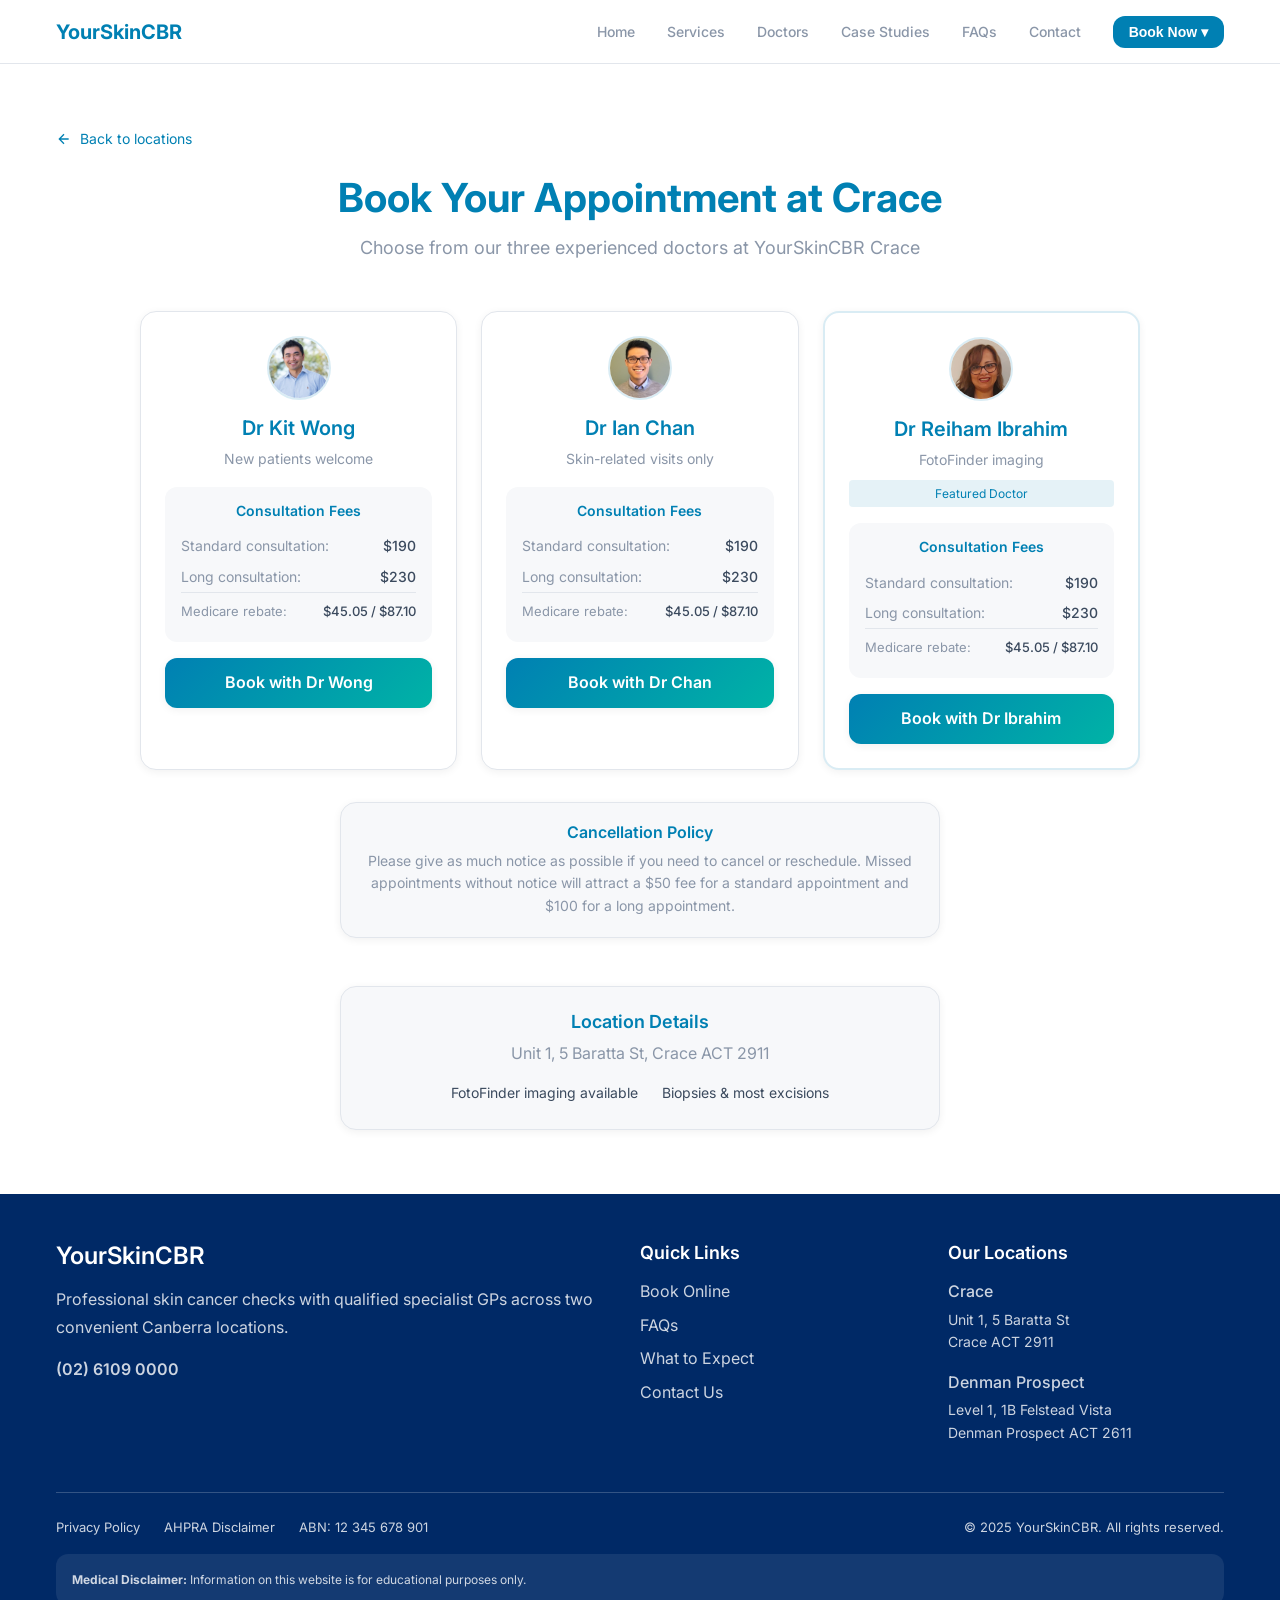
==== commit caa9b4d3: "Update Medicare rebates to current values Item 23 (standard, <20 min): $43.90 -> $45.05 Item 36 (lon" ====
--- a/book-crace/index.html
+++ b/book-crace/index.html
@@ -76,7 +76,7 @@
               <h4>Consultation Fees</h4>
               <div class="booking-fee-row"><span class="label">Standard consultation:</span><span class="value">$190</span></div>
               <div class="booking-fee-row"><span class="label">Long consultation:</span><span class="value">$230</span></div>
-              <div class="booking-fee-row" style="padding-top:0.5rem; border-top:1px solid var(--border); font-size:0.813rem;"><span class="label">Medicare rebate:</span><span class="value">$43.90 / $84.90</span></div>
+              <div class="booking-fee-row" style="padding-top:0.5rem; border-top:1px solid var(--border); font-size:0.813rem;"><span class="label">Medicare rebate:</span><span class="value">$45.05 / $87.10</span></div>
             </div>
             <a href="https://yourgp.group/kitwong" target="_blank" rel="noopener noreferrer" class="btn btn-primary btn-block">Book with Dr Wong</a>
           </div>
@@ -92,7 +92,7 @@
               <h4>Consultation Fees</h4>
               <div class="booking-fee-row"><span class="label">Standard consultation:</span><span class="value">$190</span></div>
               <div class="booking-fee-row"><span class="label">Long consultation:</span><span class="value">$230</span></div>
-              <div class="booking-fee-row" style="padding-top:0.5rem; border-top:1px solid var(--border); font-size:0.813rem;"><span class="label">Medicare rebate:</span><span class="value">$43.90 / $84.90</span></div>
+              <div class="booking-fee-row" style="padding-top:0.5rem; border-top:1px solid var(--border); font-size:0.813rem;"><span class="label">Medicare rebate:</span><span class="value">$45.05 / $87.10</span></div>
             </div>
             <a href="https://yourgp.group/ianchan" target="_blank" rel="noopener noreferrer" class="btn btn-primary btn-block">Book with Dr Chan</a>
           </div>
@@ -109,7 +109,7 @@
               <h4>Consultation Fees</h4>
               <div class="booking-fee-row"><span class="label">Standard consultation:</span><span class="value">$190</span></div>
               <div class="booking-fee-row"><span class="label">Long consultation:</span><span class="value">$230</span></div>
-              <div class="booking-fee-row" style="padding-top:0.5rem; border-top:1px solid var(--border); font-size:0.813rem;"><span class="label">Medicare rebate:</span><span class="value">$43.90 / $84.90</span></div>
+              <div class="booking-fee-row" style="padding-top:0.5rem; border-top:1px solid var(--border); font-size:0.813rem;"><span class="label">Medicare rebate:</span><span class="value">$45.05 / $87.10</span></div>
             </div>
             <a href="https://yourgp.group/reiham-ibr" target="_blank" rel="noopener noreferrer" class="btn btn-primary btn-block">Book with Dr Ibrahim</a>
           </div>
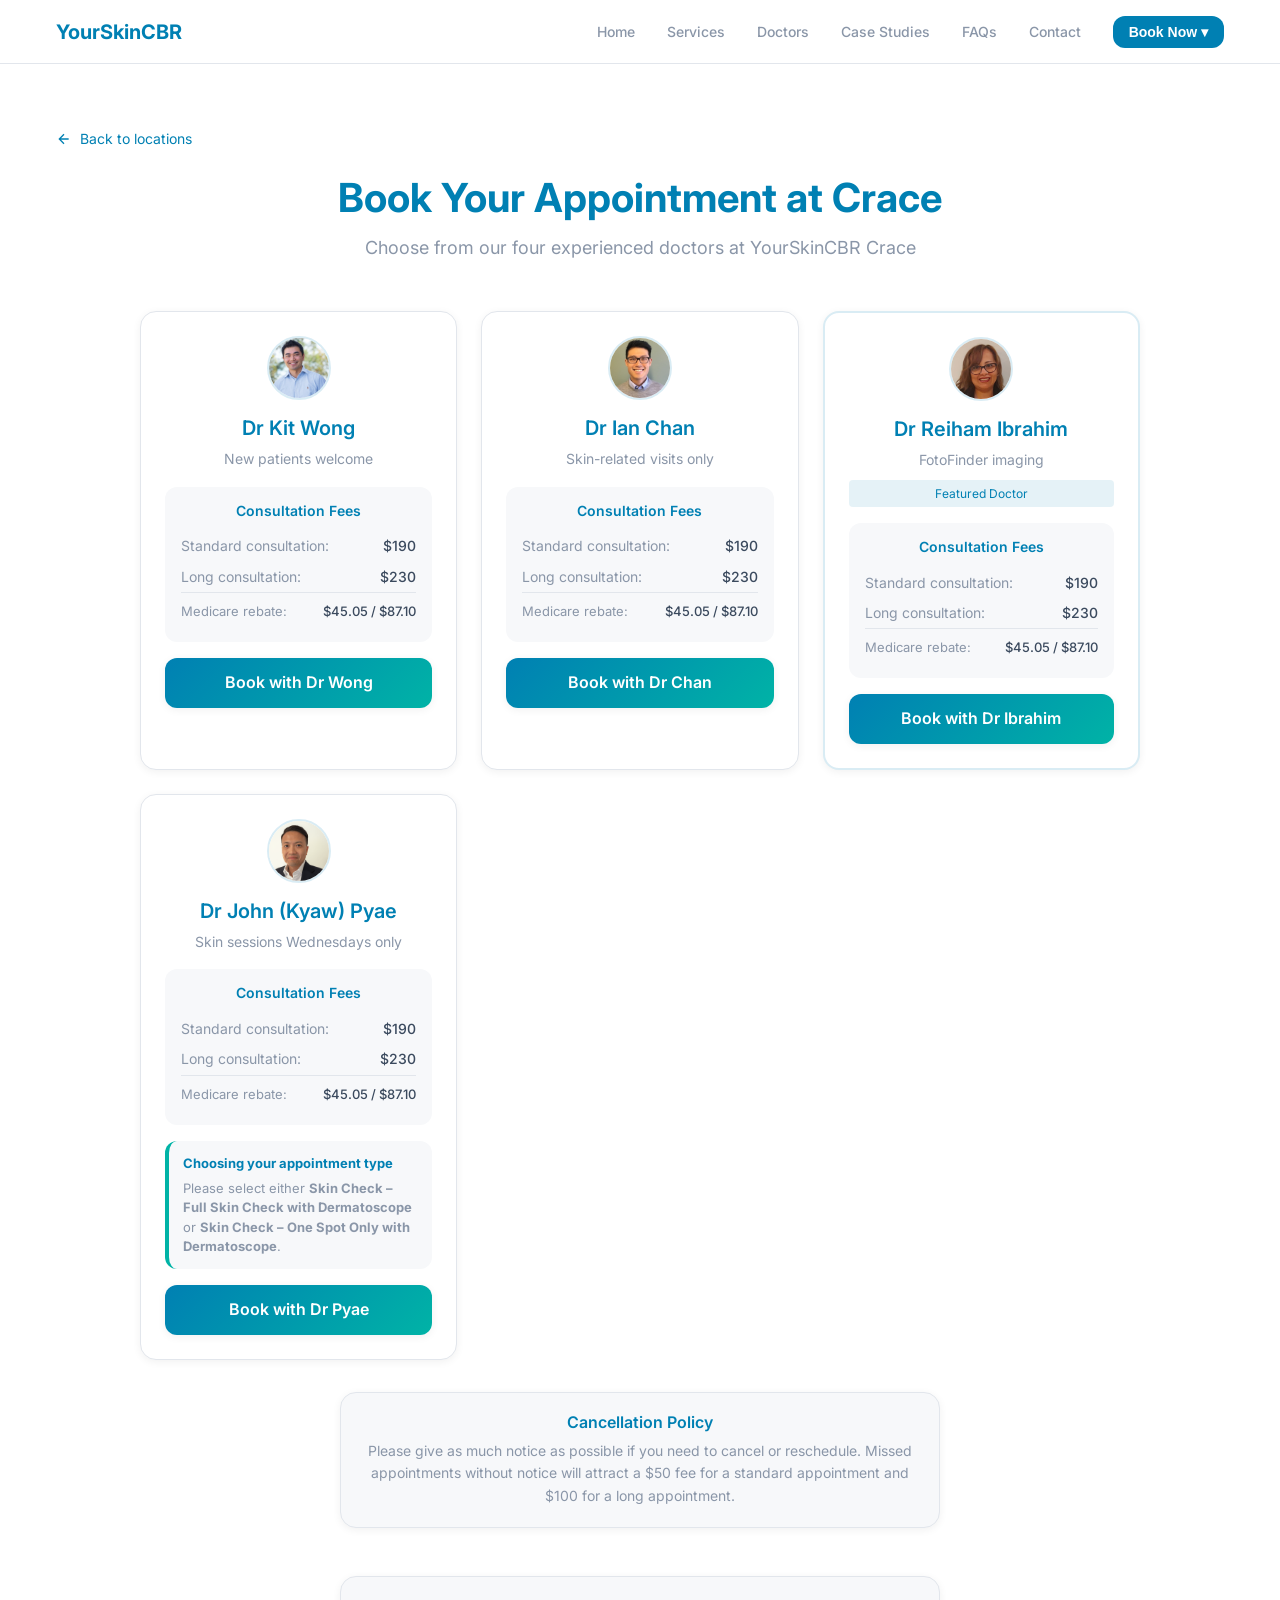
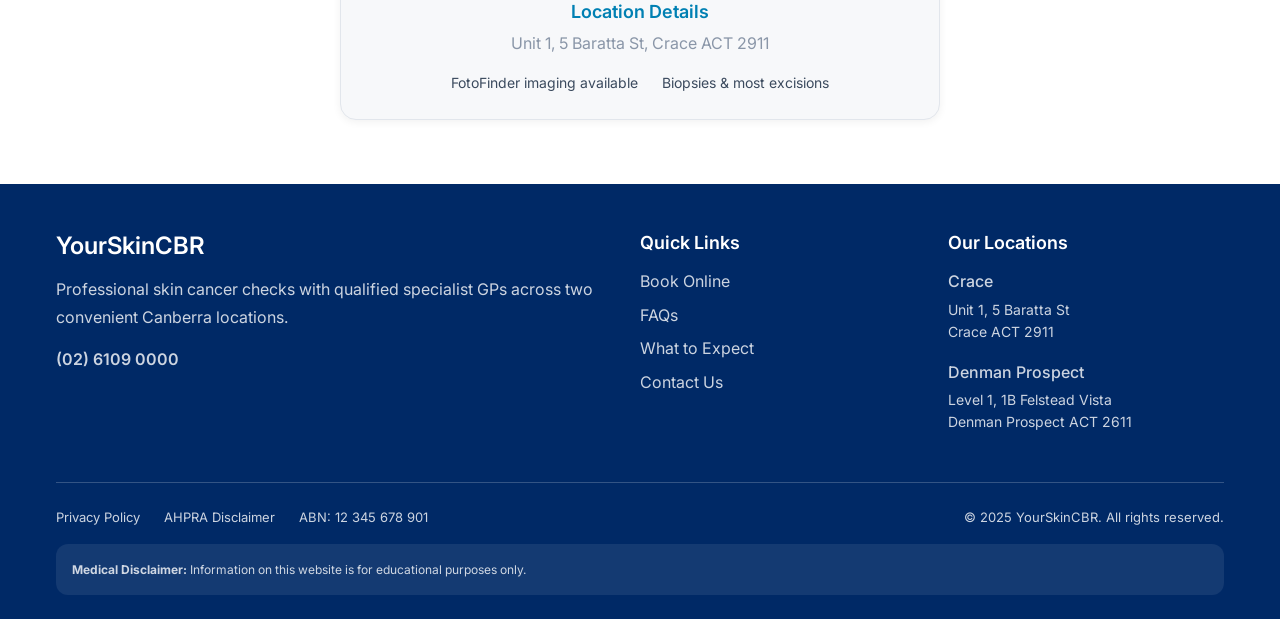
==== commit ee18cdfa: "Add Dr John Pyae to YourSkin CBR New doctor profile page, photo, and references across homepage, doc" ====
--- a/book-crace/index.html
+++ b/book-crace/index.html
@@ -11,8 +11,8 @@
   <meta charset="UTF-8">
   <meta name="viewport" content="width=device-width, initial-scale=1">
   <title>Book Crace Appointment - YourSkinCBR</title>
-  <meta name="description" content="Book your skin cancer check at YourSkinCBR Crace. Choose from Dr Kit Wong, Dr Ian Chan, or Dr Reiham Ibrahim with FotoFinder imaging.">
-  <link rel="canonical" href="https://www.yourskincbr.com.au/book-crace/">
+  <meta name="description" content="Book your skin cancer check at YourSkinCBR Crace. Choose from Dr Kit Wong, Dr Ian Chan, Dr Reiham Ibrahim with FotoFinder imaging, or Dr John Pyae on Wednesdays.">
+  <link rel="canonical" href="https://yourskincbr.com.au/book-crace/">
   <meta property="og:type" content="website">
   <meta property="og:site_name" content="YourSkinCBR">
   <meta property="og:title" content="Book Crace Appointment - YourSkinCBR">
@@ -62,7 +62,7 @@
       </a>
       <div class="section-header">
         <h1>Book Your Appointment at Crace</h1>
-        <p>Choose from our three experienced doctors at YourSkinCBR Crace</p>
+        <p>Choose from our four experienced doctors at YourSkinCBR Crace</p>
       </div>
 
       <div class="booking-grid">
@@ -114,6 +114,26 @@
             <a href="https://yourgp.group/reiham-ibr" target="_blank" rel="noopener noreferrer" class="btn btn-primary btn-block">Book with Dr Ibrahim</a>
           </div>
         </div>
+
+        <!-- Dr John (Kyaw) Pyae -->
+        <div class="booking-card">
+          <div class="card">
+            <div class="booking-photo"><img src="../images/doctors/john-pyae.png" alt="Dr John (Kyaw) Pyae"></div>
+            <h3>Dr John (Kyaw) Pyae</h3>
+            <p class="notes">Skin sessions Wednesdays only</p>
+            <div class="booking-fees">
+              <h4>Consultation Fees</h4>
+              <div class="booking-fee-row"><span class="label">Standard consultation:</span><span class="value">$190</span></div>
+              <div class="booking-fee-row"><span class="label">Long consultation:</span><span class="value">$230</span></div>
+              <div class="booking-fee-row" style="padding-top:0.5rem; border-top:1px solid var(--border); font-size:0.813rem;"><span class="label">Medicare rebate:</span><span class="value">$45.05 / $87.10</span></div>
+            </div>
+            <div style="background: var(--muted-bg); border-left: 4px solid var(--accent); border-radius: var(--radius); padding: 0.75rem 0.875rem; margin-bottom: 1rem; text-align: left;">
+              <strong style="display: block; color: var(--primary); font-size: 0.813rem; margin-bottom: 0.35rem;">Choosing your appointment type</strong>
+              <p style="margin: 0; font-size: 0.813rem; color: var(--muted); line-height: 1.5;">Please select either <strong>Skin Check &ndash; Full Skin Check with Dermatoscope</strong> or <strong>Skin Check &ndash; One Spot Only with Dermatoscope</strong>.</p>
+            </div>
+            <a href="https://www.hotdoc.com.au/medical-centres/crace-ACT-2911/yourgp-crace-yourgp-lyneham/doctors/dr-john-pyae" target="_blank" rel="noopener noreferrer" class="btn btn-primary btn-block">Book with Dr Pyae</a>
+          </div>
+        </div>
       </div>
 
       <!-- Cancellation policy -->
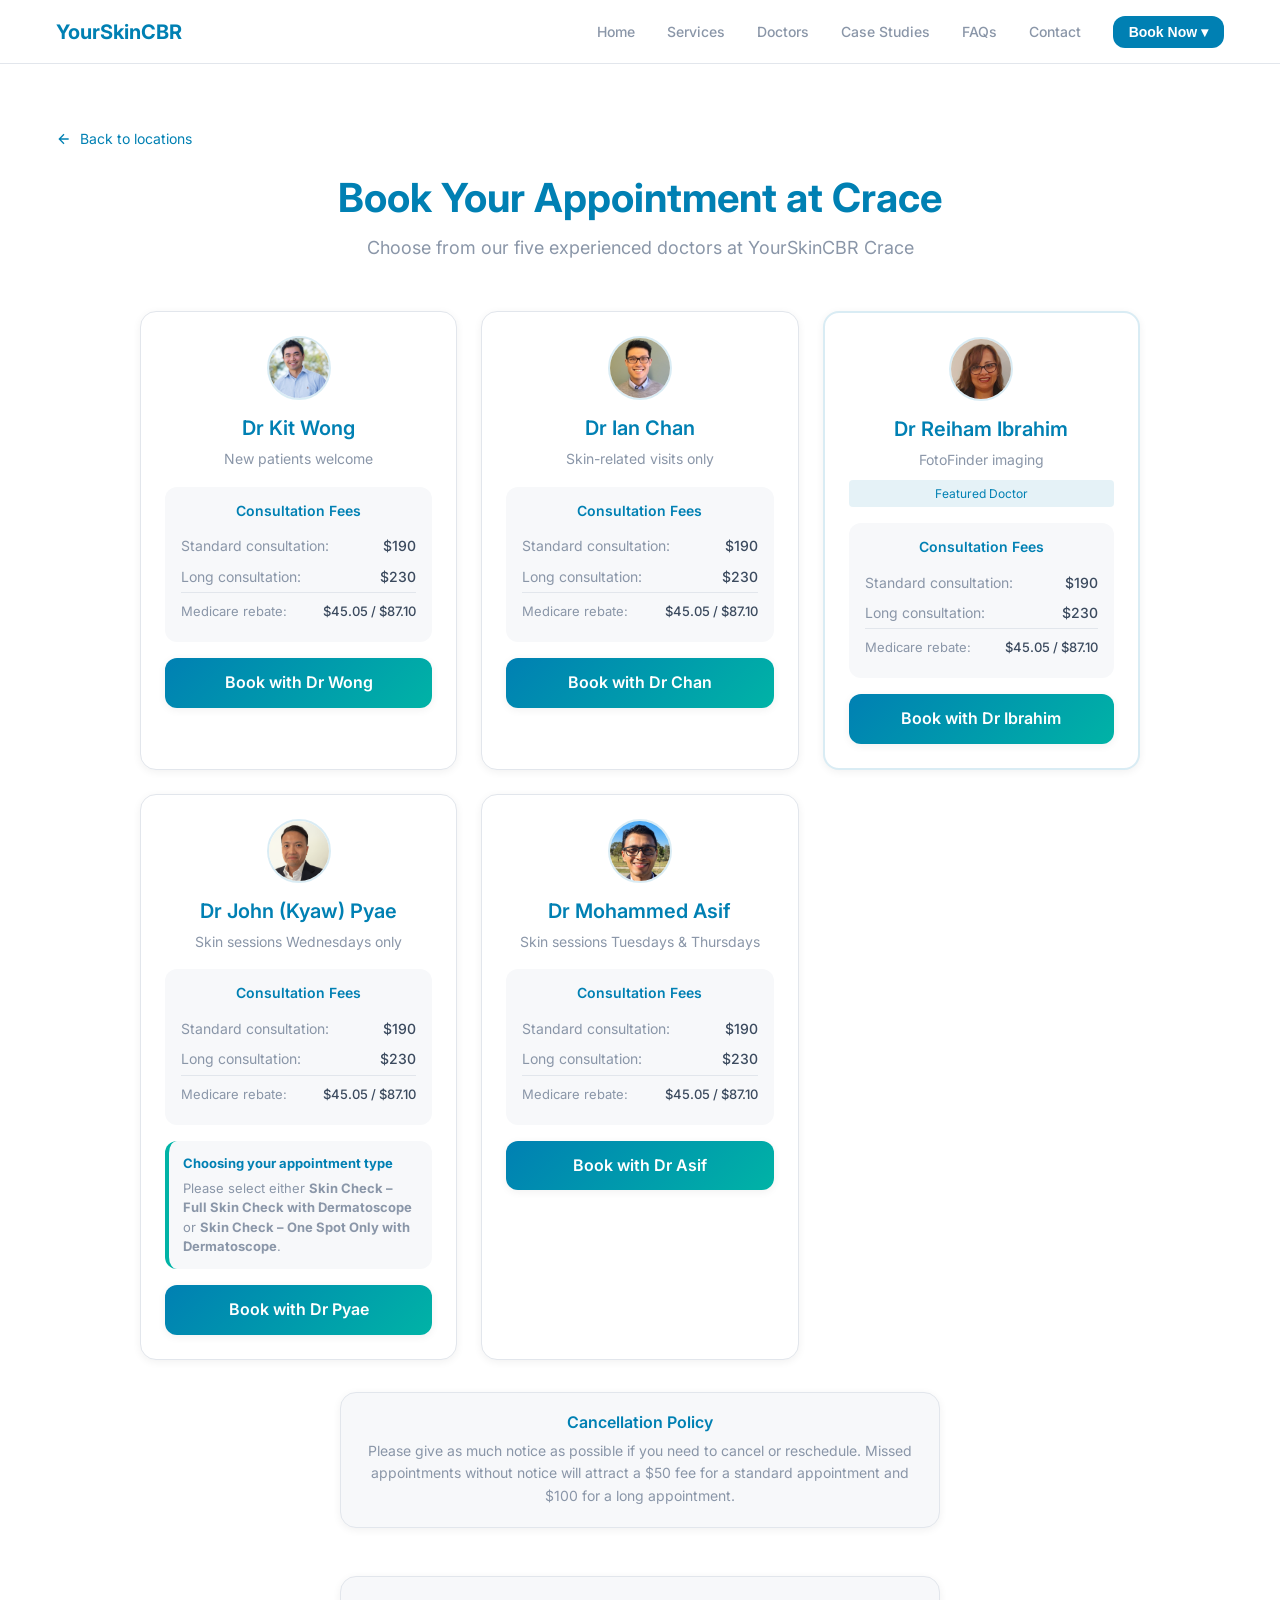
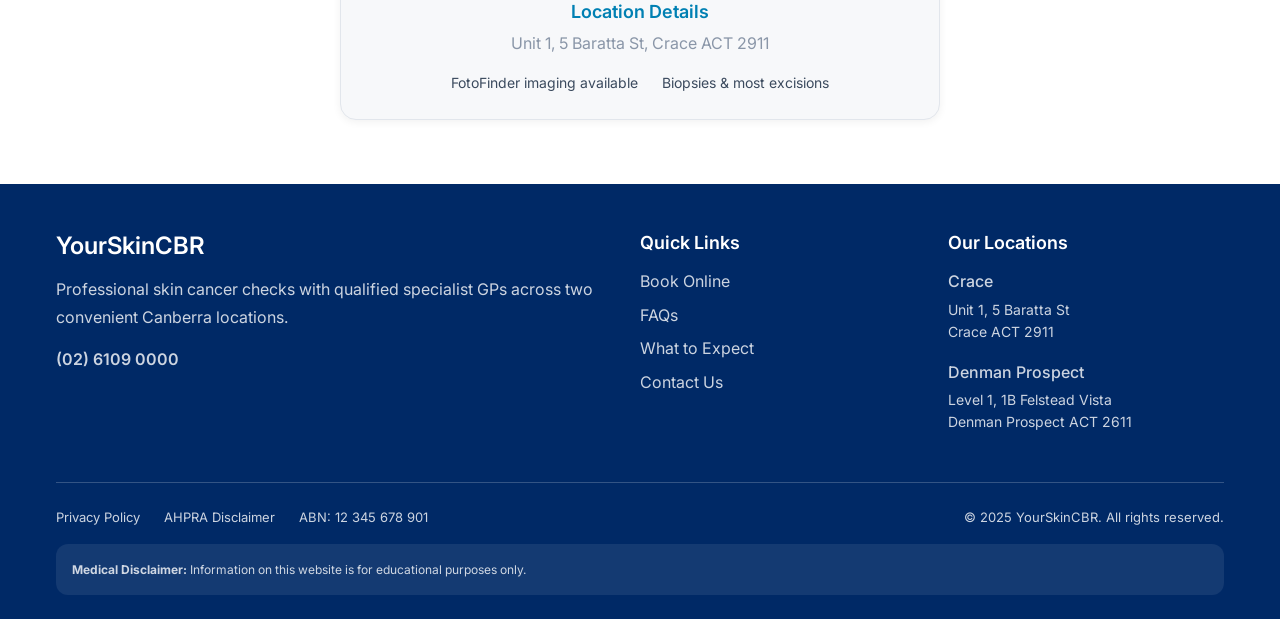
==== commit 845cb4c3: "Add Dr Mohammed Asif to YourSkin CBR New profile page, photo, and references across homepage carouse" ====
--- a/book-crace/index.html
+++ b/book-crace/index.html
@@ -11,7 +11,7 @@
   <meta charset="UTF-8">
   <meta name="viewport" content="width=device-width, initial-scale=1">
   <title>Book Crace Appointment - YourSkinCBR</title>
-  <meta name="description" content="Book your skin cancer check at YourSkinCBR Crace. Choose from Dr Kit Wong, Dr Ian Chan, Dr Reiham Ibrahim with FotoFinder imaging, or Dr John Pyae on Wednesdays.">
+  <meta name="description" content="Book your skin cancer check at YourSkinCBR Crace. Choose from Dr Kit Wong, Dr Ian Chan, Dr Reiham Ibrahim with FotoFinder imaging, Dr John Pyae on Wednesdays, or Dr Mohammed Asif on Tuesdays and Thursdays.">
   <link rel="canonical" href="https://yourskincbr.com.au/book-crace/">
   <meta property="og:type" content="website">
   <meta property="og:site_name" content="YourSkinCBR">
@@ -62,7 +62,7 @@
       </a>
       <div class="section-header">
         <h1>Book Your Appointment at Crace</h1>
-        <p>Choose from our four experienced doctors at YourSkinCBR Crace</p>
+        <p>Choose from our five experienced doctors at YourSkinCBR Crace</p>
       </div>
 
       <div class="booking-grid">
@@ -134,6 +134,22 @@
             <a href="https://www.hotdoc.com.au/medical-centres/crace-ACT-2911/yourgp-crace-yourgp-lyneham/doctors/dr-john-pyae" target="_blank" rel="noopener noreferrer" class="btn btn-primary btn-block">Book with Dr Pyae</a>
           </div>
         </div>
+
+        <!-- Dr Mohammed Asif -->
+        <div class="booking-card">
+          <div class="card">
+            <div class="booking-photo"><img src="../images/doctors/mohammed-asif.jpg" alt="Dr Mohammed Asif"></div>
+            <h3>Dr Mohammed Asif</h3>
+            <p class="notes">Skin sessions Tuesdays &amp; Thursdays</p>
+            <div class="booking-fees">
+              <h4>Consultation Fees</h4>
+              <div class="booking-fee-row"><span class="label">Standard consultation:</span><span class="value">$190</span></div>
+              <div class="booking-fee-row"><span class="label">Long consultation:</span><span class="value">$230</span></div>
+              <div class="booking-fee-row" style="padding-top:0.5rem; border-top:1px solid var(--border); font-size:0.813rem;"><span class="label">Medicare rebate:</span><span class="value">$45.05 / $87.10</span></div>
+            </div>
+            <a href="https://www.hotdoc.com.au/medical-centres/crace-ACT-2911/yourgp-crace-yourgp-lyneham/doctors" target="_blank" rel="noopener noreferrer" class="btn btn-primary btn-block">Book with Dr Asif</a>
+          </div>
+        </div>
       </div>
 
       <!-- Cancellation policy -->
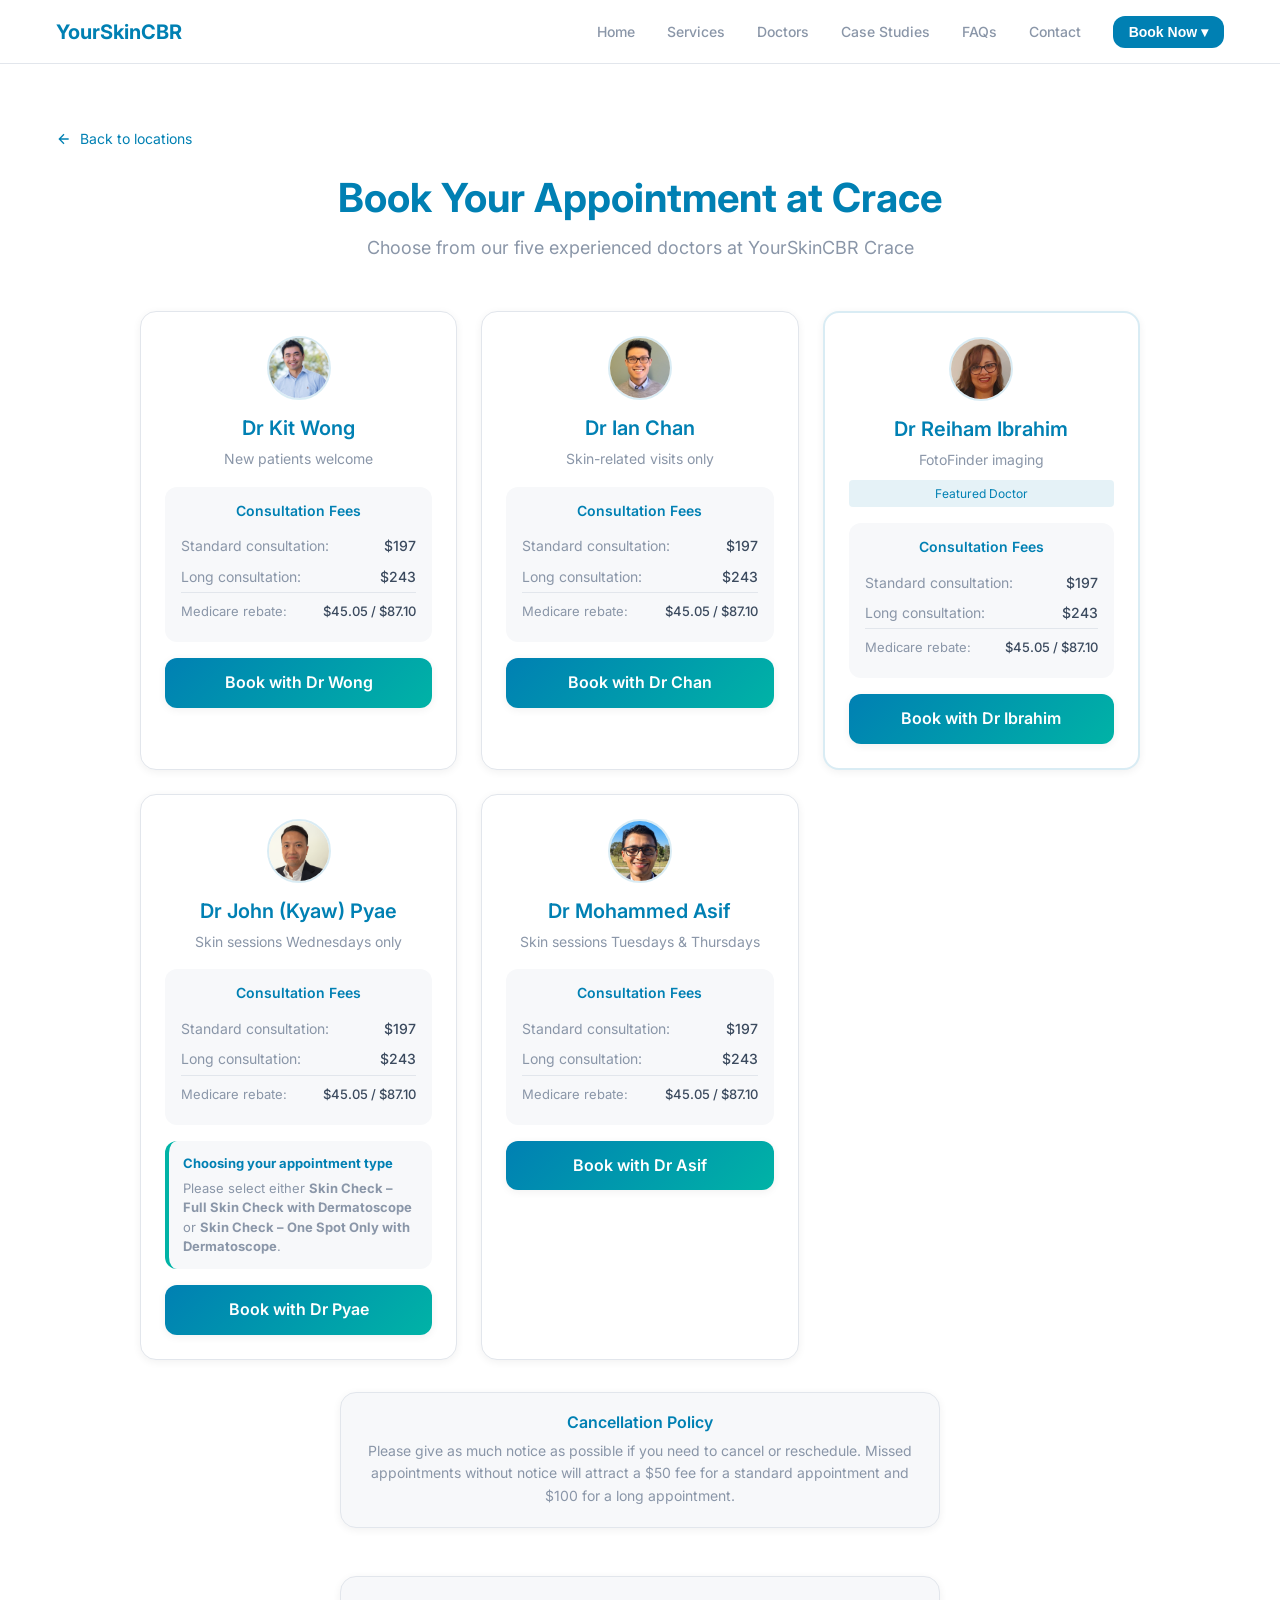
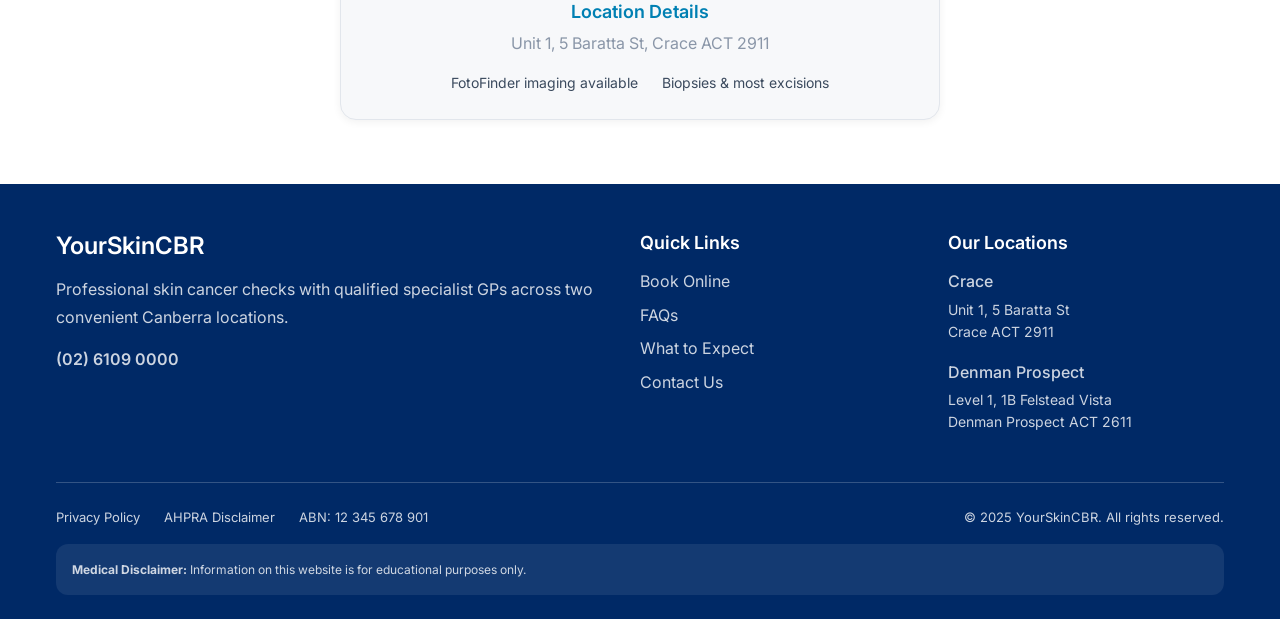
==== commit 10880c10: "Update Crace skin fees to $197/$243; Dr Ibrahim now fully accredited Co-Authored-By: Claude Opus 5.5" ====
--- a/book-crace/index.html
+++ b/book-crace/index.html
@@ -74,8 +74,8 @@
             <p class="notes">New patients welcome</p>
             <div class="booking-fees">
               <h4>Consultation Fees</h4>
-              <div class="booking-fee-row"><span class="label">Standard consultation:</span><span class="value">$190</span></div>
-              <div class="booking-fee-row"><span class="label">Long consultation:</span><span class="value">$230</span></div>
+              <div class="booking-fee-row"><span class="label">Standard consultation:</span><span class="value">$197</span></div>
+              <div class="booking-fee-row"><span class="label">Long consultation:</span><span class="value">$243</span></div>
               <div class="booking-fee-row" style="padding-top:0.5rem; border-top:1px solid var(--border); font-size:0.813rem;"><span class="label">Medicare rebate:</span><span class="value">$45.05 / $87.10</span></div>
             </div>
             <a href="https://yourgp.group/kitwong" target="_blank" rel="noopener noreferrer" class="btn btn-primary btn-block">Book with Dr Wong</a>
@@ -90,8 +90,8 @@
             <p class="notes">Skin-related visits only</p>
             <div class="booking-fees">
               <h4>Consultation Fees</h4>
-              <div class="booking-fee-row"><span class="label">Standard consultation:</span><span class="value">$190</span></div>
-              <div class="booking-fee-row"><span class="label">Long consultation:</span><span class="value">$230</span></div>
+              <div class="booking-fee-row"><span class="label">Standard consultation:</span><span class="value">$197</span></div>
+              <div class="booking-fee-row"><span class="label">Long consultation:</span><span class="value">$243</span></div>
               <div class="booking-fee-row" style="padding-top:0.5rem; border-top:1px solid var(--border); font-size:0.813rem;"><span class="label">Medicare rebate:</span><span class="value">$45.05 / $87.10</span></div>
             </div>
             <a href="https://yourgp.group/ianchan" target="_blank" rel="noopener noreferrer" class="btn btn-primary btn-block">Book with Dr Chan</a>
@@ -107,8 +107,8 @@
             <span class="featured-badge">Featured Doctor</span>
             <div class="booking-fees">
               <h4>Consultation Fees</h4>
-              <div class="booking-fee-row"><span class="label">Standard consultation:</span><span class="value">$190</span></div>
-              <div class="booking-fee-row"><span class="label">Long consultation:</span><span class="value">$230</span></div>
+              <div class="booking-fee-row"><span class="label">Standard consultation:</span><span class="value">$197</span></div>
+              <div class="booking-fee-row"><span class="label">Long consultation:</span><span class="value">$243</span></div>
               <div class="booking-fee-row" style="padding-top:0.5rem; border-top:1px solid var(--border); font-size:0.813rem;"><span class="label">Medicare rebate:</span><span class="value">$45.05 / $87.10</span></div>
             </div>
             <a href="https://yourgp.group/reiham-ibr" target="_blank" rel="noopener noreferrer" class="btn btn-primary btn-block">Book with Dr Ibrahim</a>
@@ -123,8 +123,8 @@
             <p class="notes">Skin sessions Wednesdays only</p>
             <div class="booking-fees">
               <h4>Consultation Fees</h4>
-              <div class="booking-fee-row"><span class="label">Standard consultation:</span><span class="value">$190</span></div>
-              <div class="booking-fee-row"><span class="label">Long consultation:</span><span class="value">$230</span></div>
+              <div class="booking-fee-row"><span class="label">Standard consultation:</span><span class="value">$197</span></div>
+              <div class="booking-fee-row"><span class="label">Long consultation:</span><span class="value">$243</span></div>
               <div class="booking-fee-row" style="padding-top:0.5rem; border-top:1px solid var(--border); font-size:0.813rem;"><span class="label">Medicare rebate:</span><span class="value">$45.05 / $87.10</span></div>
             </div>
             <div style="background: var(--muted-bg); border-left: 4px solid var(--accent); border-radius: var(--radius); padding: 0.75rem 0.875rem; margin-bottom: 1rem; text-align: left;">
@@ -143,11 +143,11 @@
             <p class="notes">Skin sessions Tuesdays &amp; Thursdays</p>
             <div class="booking-fees">
               <h4>Consultation Fees</h4>
-              <div class="booking-fee-row"><span class="label">Standard consultation:</span><span class="value">$190</span></div>
-              <div class="booking-fee-row"><span class="label">Long consultation:</span><span class="value">$230</span></div>
+              <div class="booking-fee-row"><span class="label">Standard consultation:</span><span class="value">$197</span></div>
+              <div class="booking-fee-row"><span class="label">Long consultation:</span><span class="value">$243</span></div>
               <div class="booking-fee-row" style="padding-top:0.5rem; border-top:1px solid var(--border); font-size:0.813rem;"><span class="label">Medicare rebate:</span><span class="value">$45.05 / $87.10</span></div>
             </div>
-            <a href="https://www.hotdoc.com.au/medical-centres/crace-ACT-2911/yourgp-crace-yourgp-lyneham/doctors" target="_blank" rel="noopener noreferrer" class="btn btn-primary btn-block">Book with Dr Asif</a>
+            <a href="https://www.hotdoc.com.au/medical-centres/crace-ACT-2911/yourgp-crace-yourgp-lyneham/doctors/dr-mohammed-asif-skin-checks-only?purpose=true" target="_blank" rel="noopener noreferrer" class="btn btn-primary btn-block">Book with Dr Asif</a>
           </div>
         </div>
       </div>
